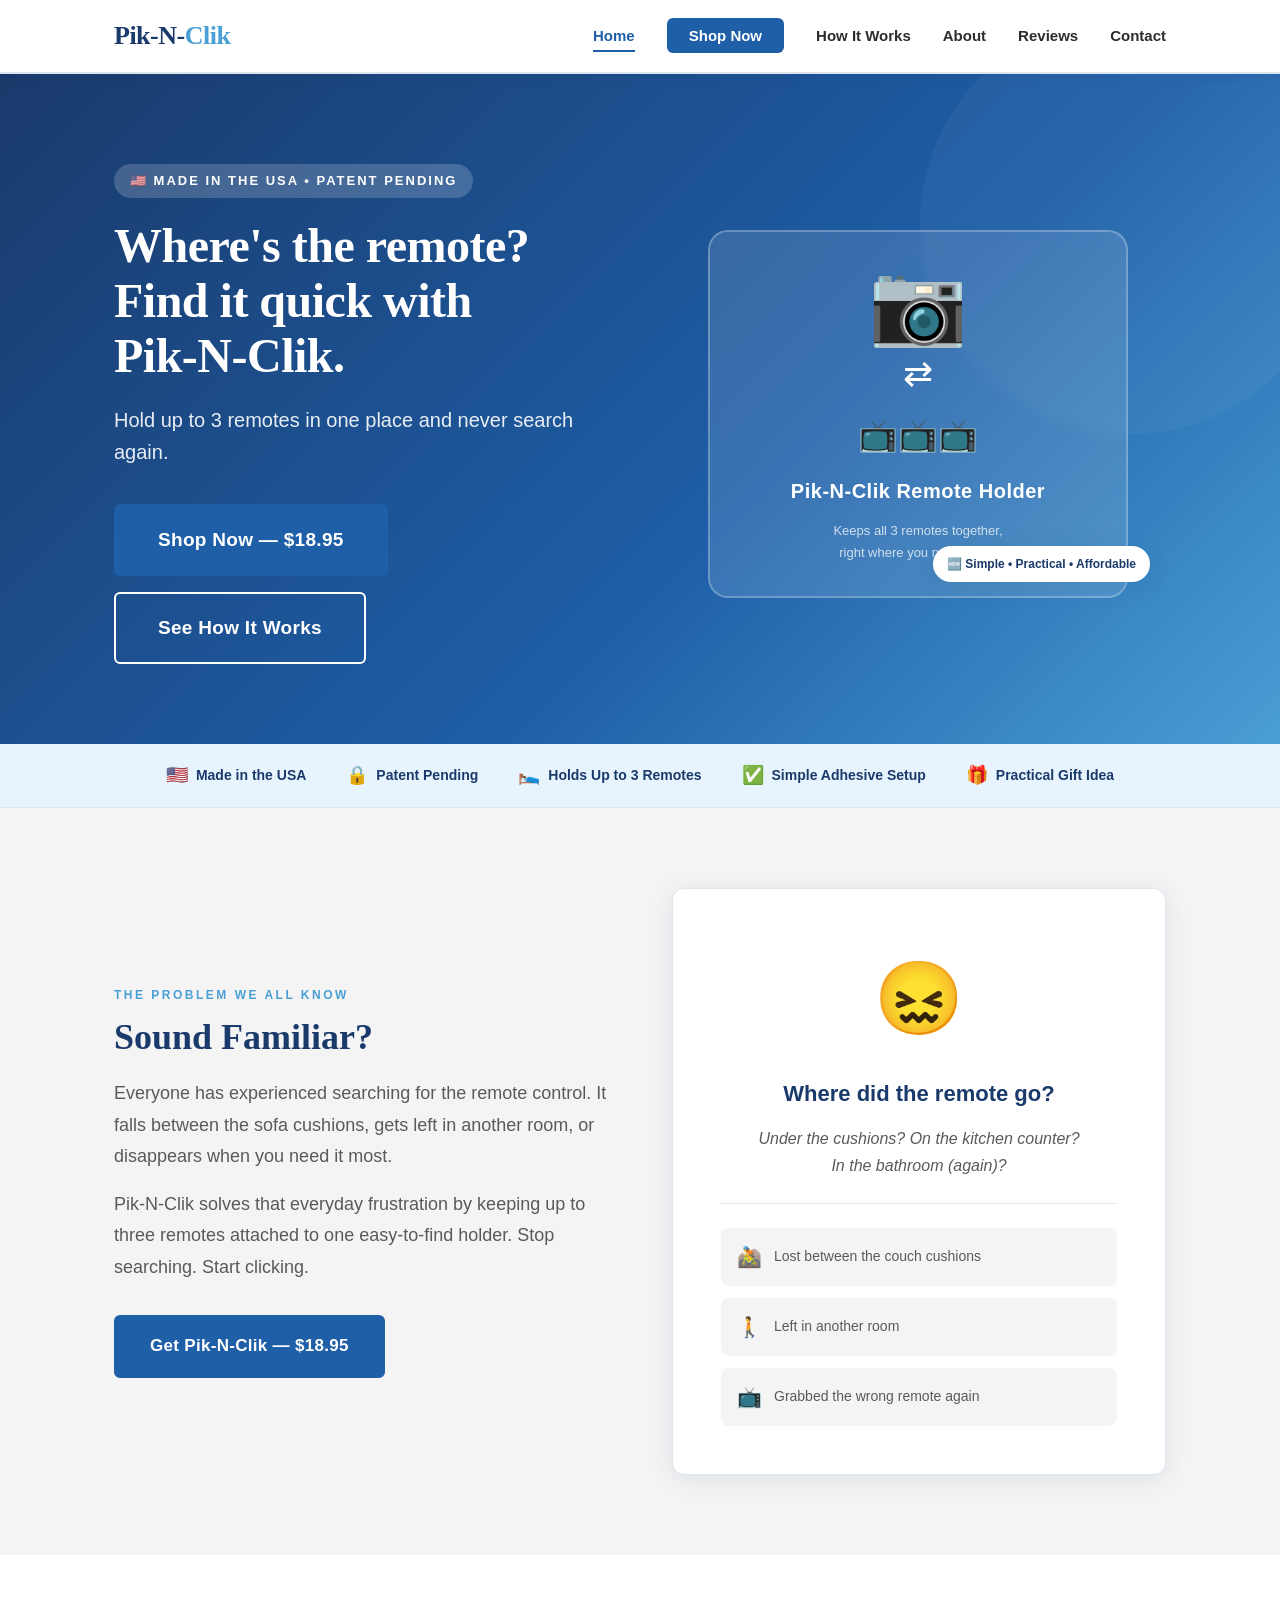
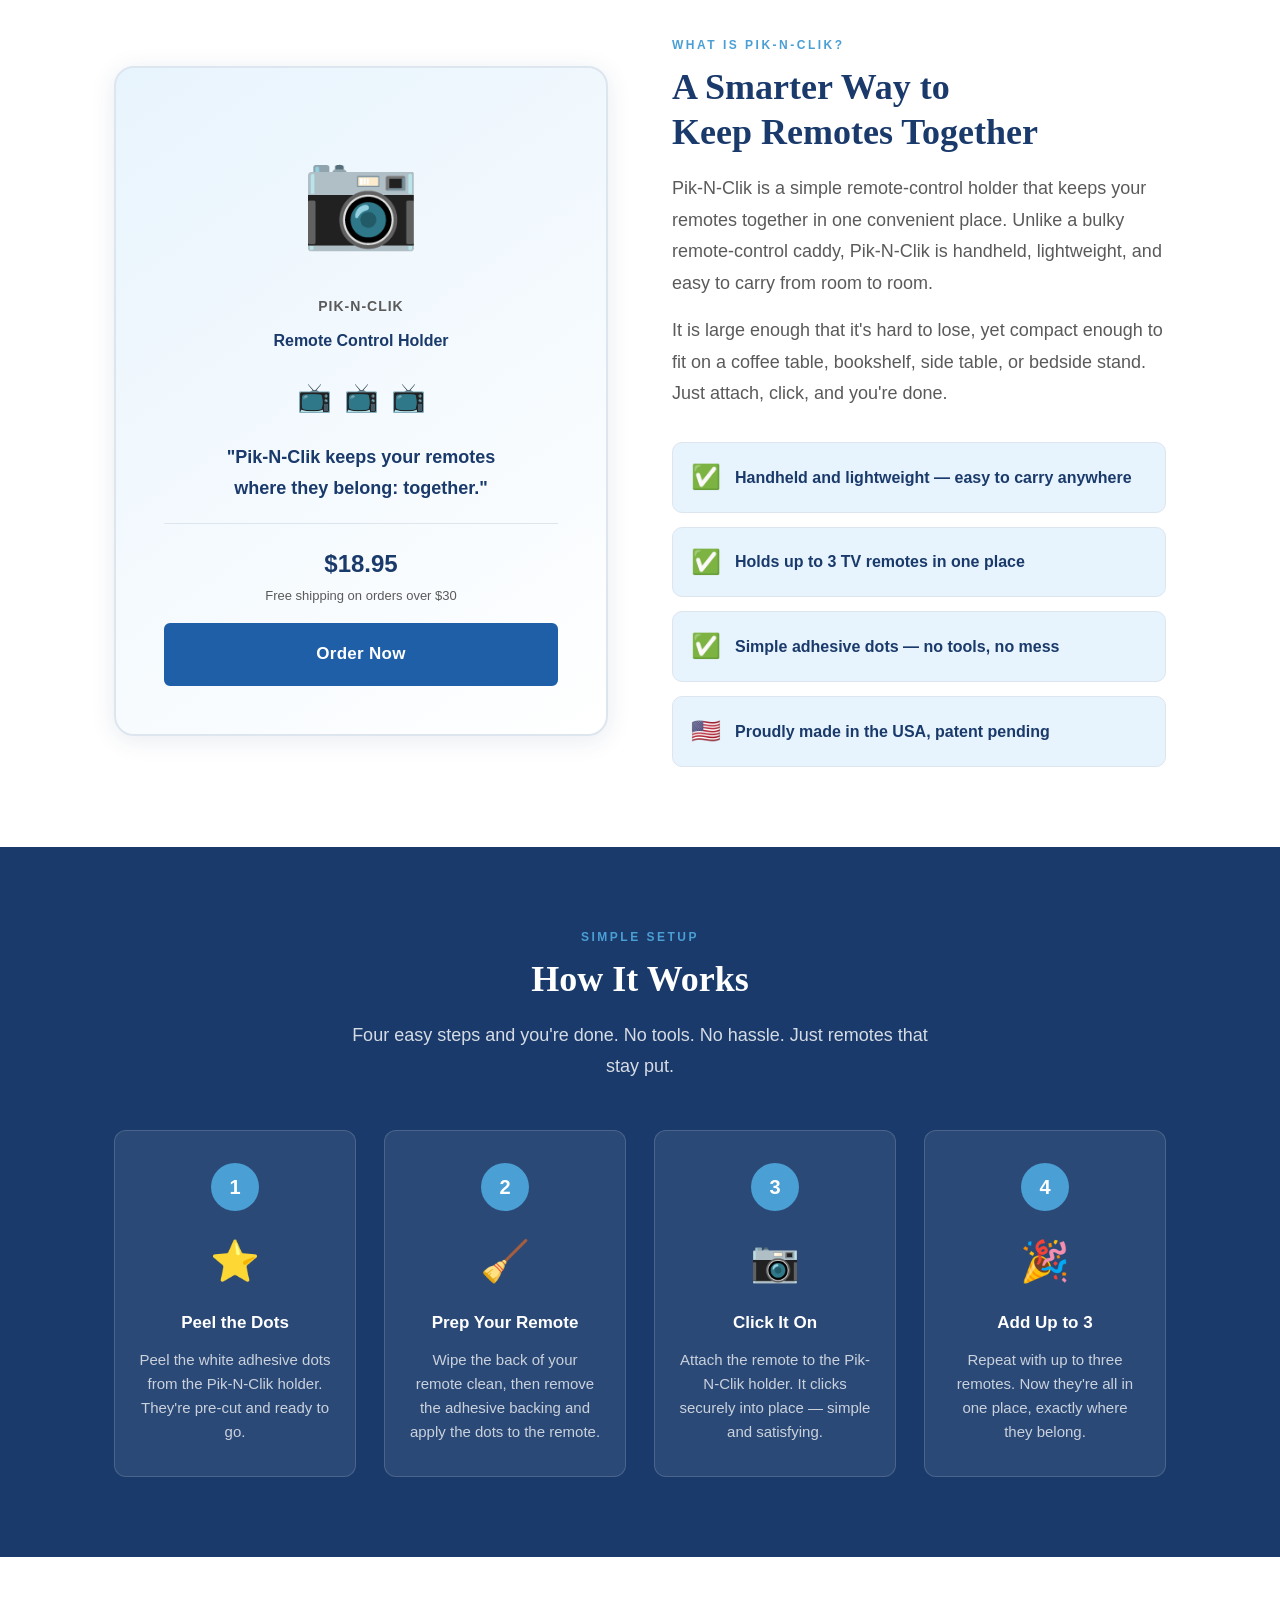
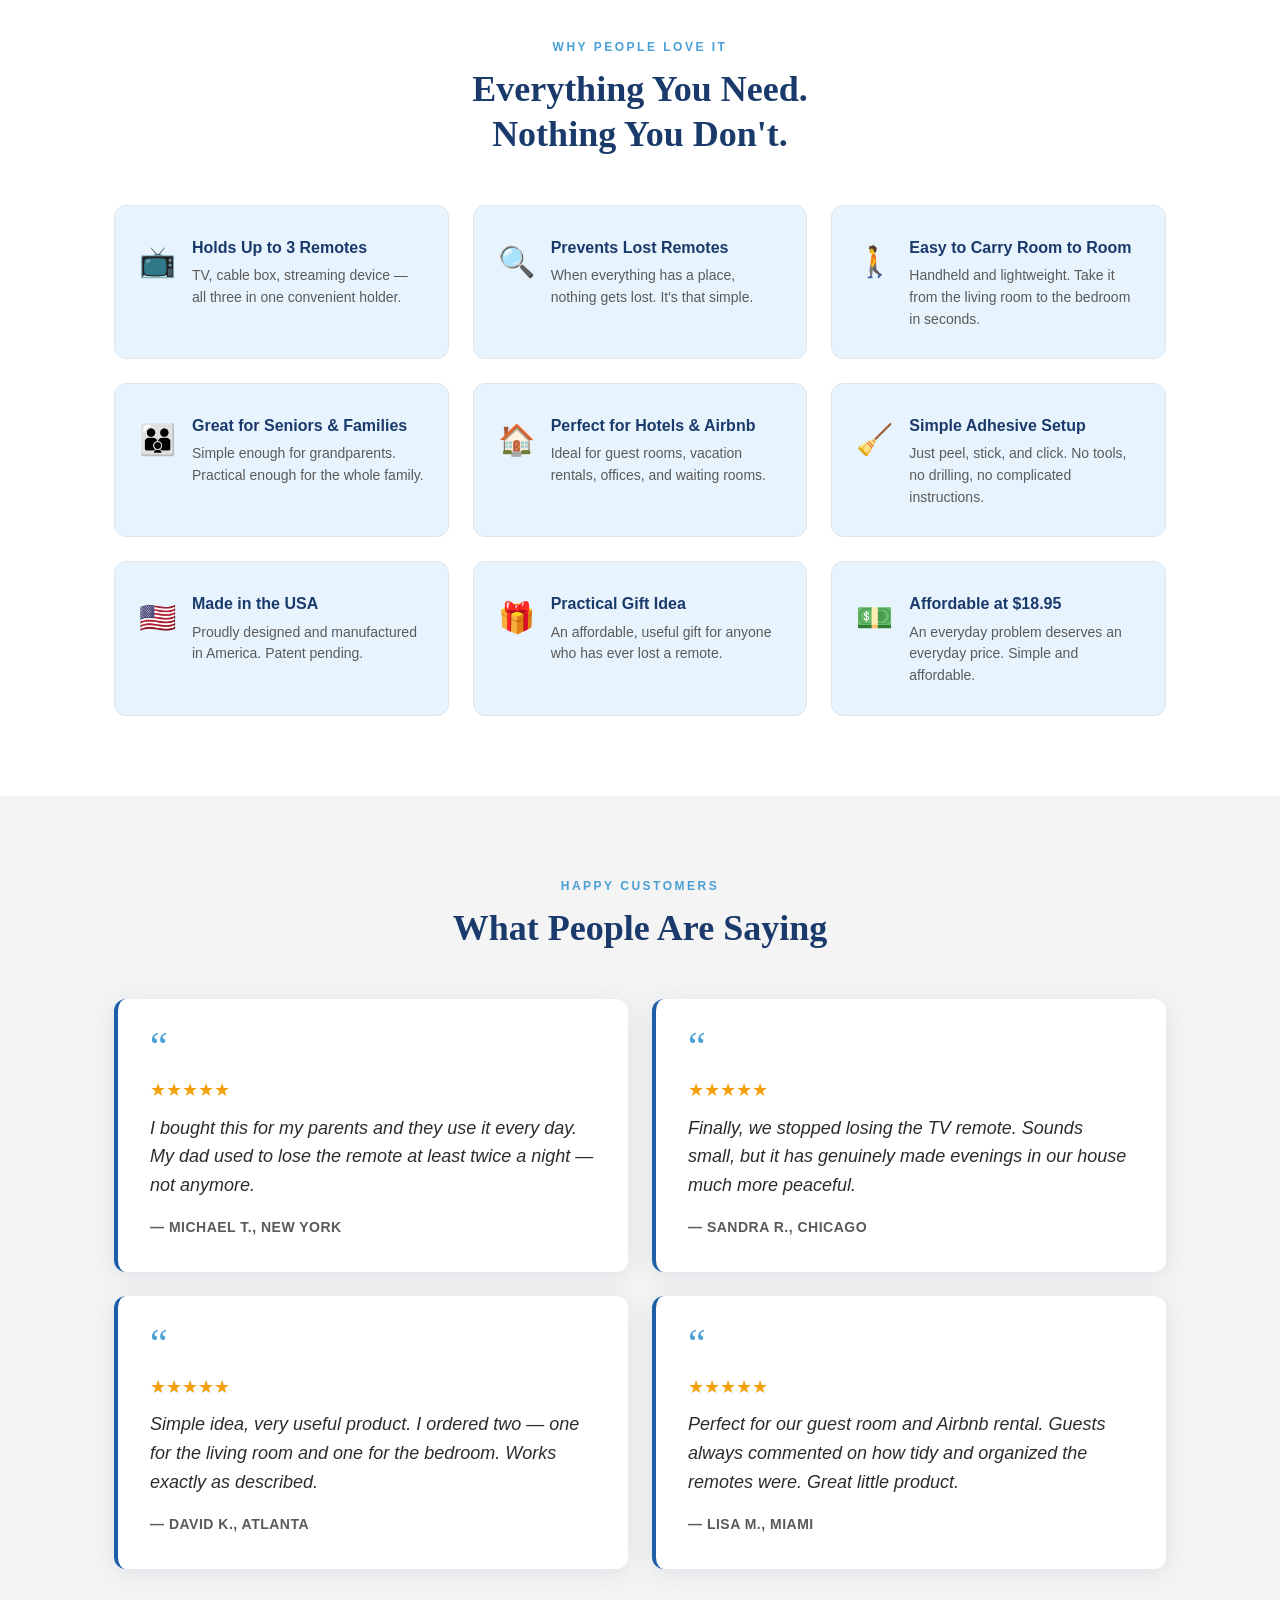
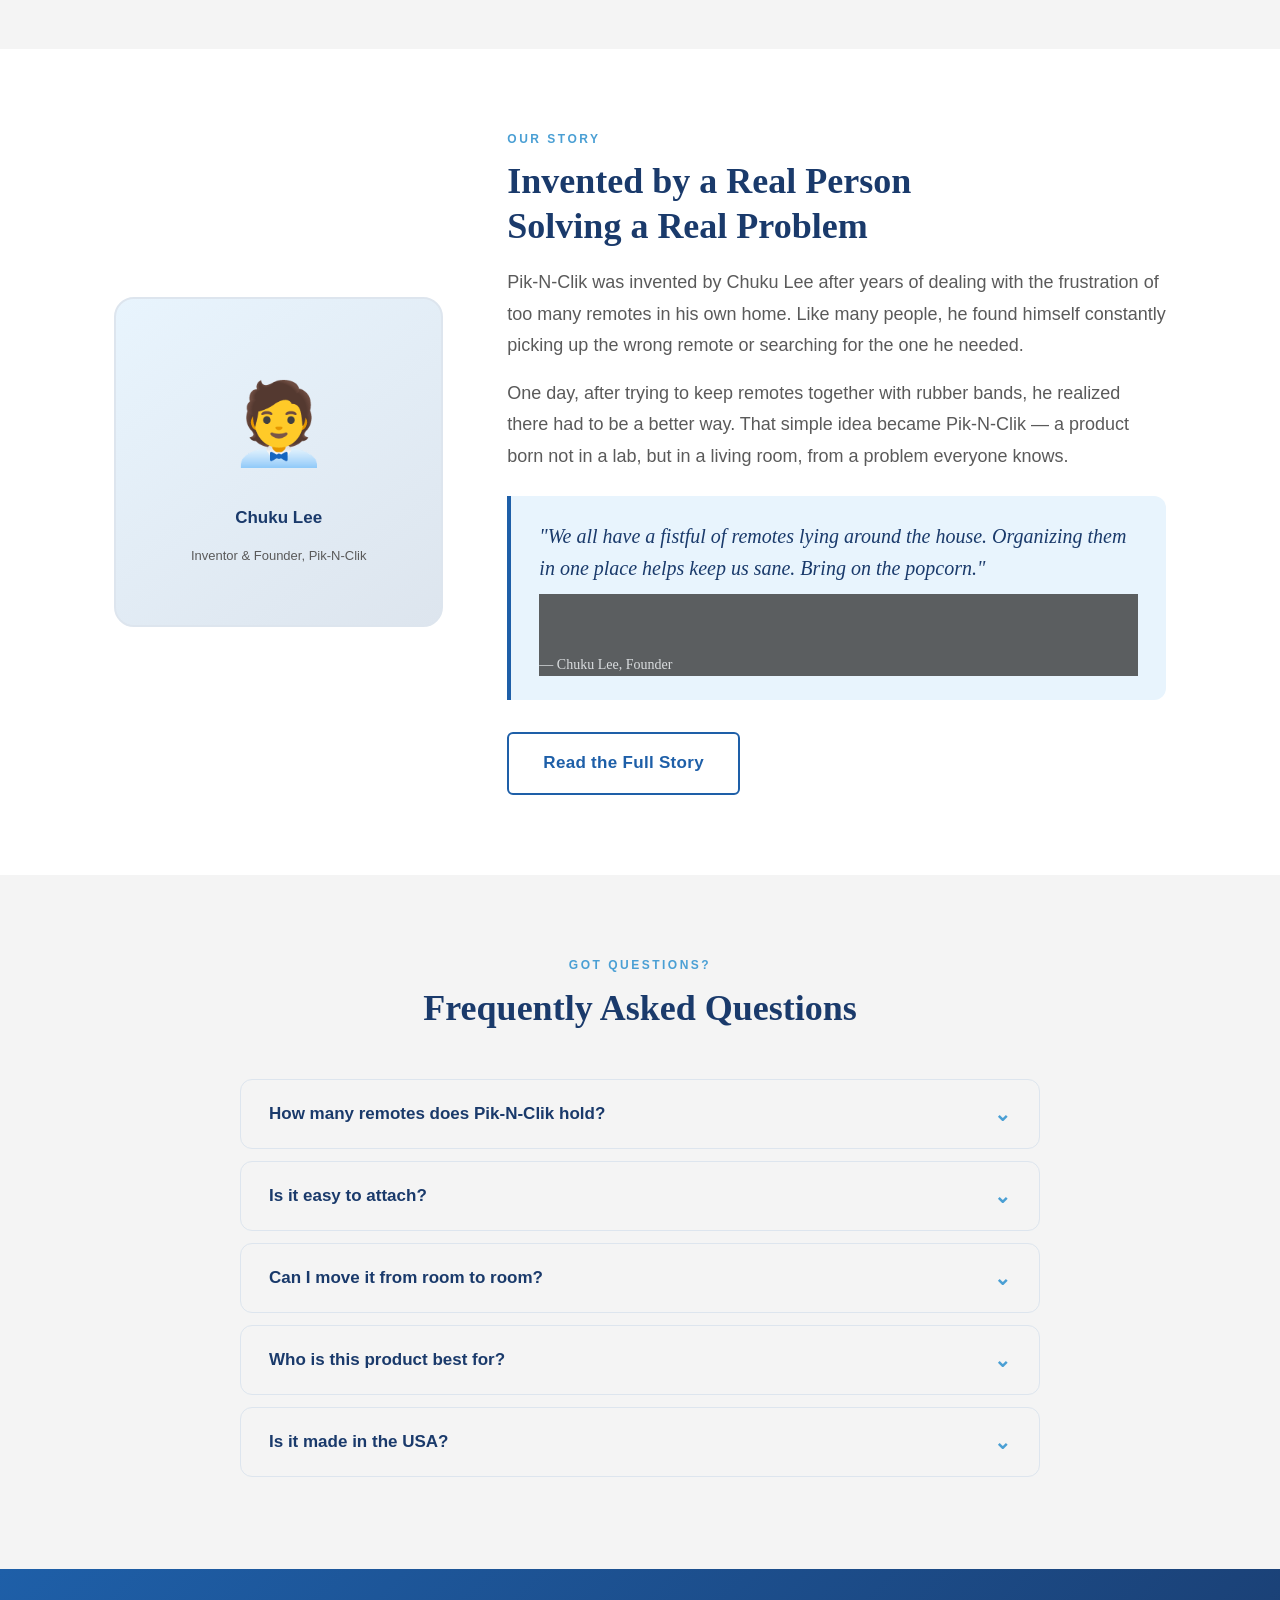
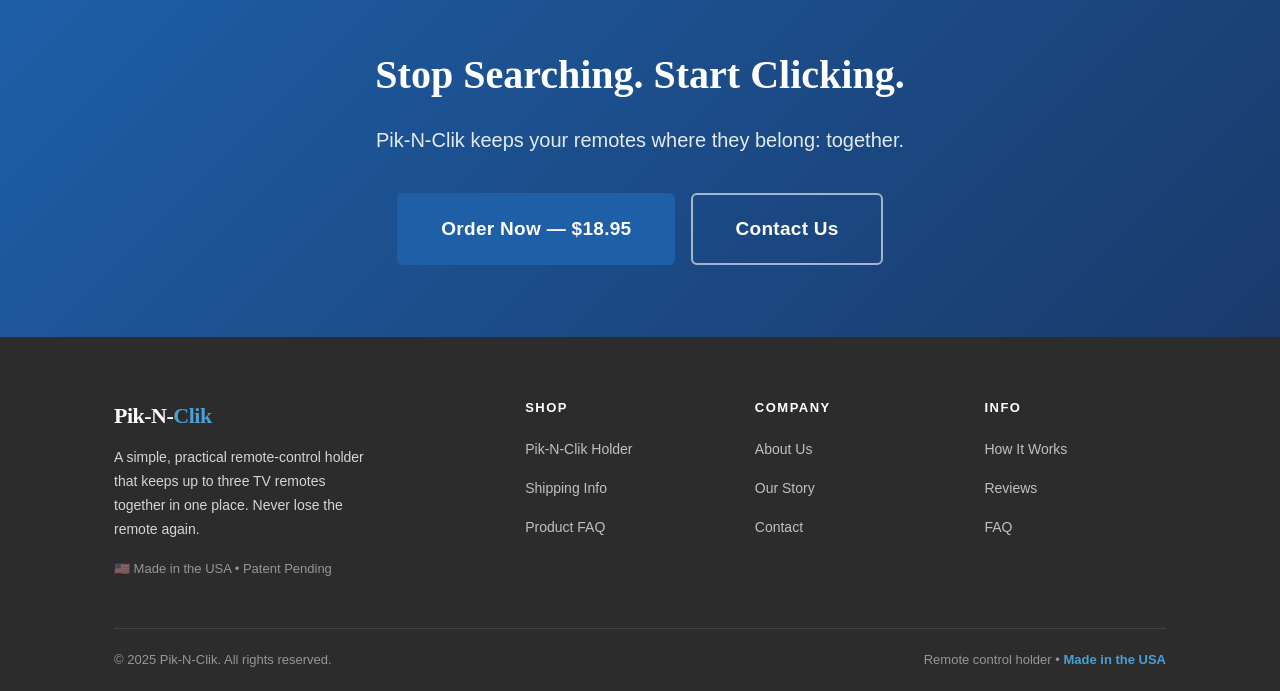
==== index.html @ ae2897fe "Add complete Pik-N-Clik e-commerce website Four-page responsive site (Home, Shop, About, Contact) wi" ====
<!DOCTYPE html>
<html lang="en">
<head>
  <meta charset="UTF-8" />
  <meta name="viewport" content="width=device-width, initial-scale=1.0" />
  <title>Pik-N-Clik | Never Lose the Remote Again — Remote Control Holder Made in USA</title>
  <meta name="description" content="Pik-N-Clik is a simple, handheld remote control holder that keeps up to 3 TV remotes together. Never lose the remote again. Made in the USA. Perfect for homes, seniors, hotels, and Airbnb." />
  <meta name="keywords" content="remote holder, remote control holder, TV remote organizer, never lose the remote, remote control storage, senior-friendly remote holder, remote holder for home, remote holder for Airbnb, remote holder for hotels, made in USA remote holder" />
  <link rel="stylesheet" href="css/styles.css" />
</head>
<body>

<!-- HEADER -->
<header class="site-header">
  <div class="container">
    <div class="header-inner">
      <a href="index.html" class="logo">Pik-N-<span>Clik</span></a>
      <nav aria-label="Main navigation">
        <ul class="nav-links">
          <li><a href="index.html" class="active">Home</a></li>
          <li class="nav-cta"><a href="shop.html">Shop Now</a></li>
          <li><a href="index.html#how-it-works">How It Works</a></li>
          <li><a href="about.html">About</a></li>
          <li><a href="index.html#reviews">Reviews</a></li>
          <li><a href="contact.html">Contact</a></li>
        </ul>
      </nav>
      <button class="hamburger" aria-label="Open menu" aria-expanded="false">
        <span></span><span></span><span></span>
      </button>
    </div>
  </div>
  <nav class="mobile-nav" aria-label="Mobile navigation">
    <ul>
      <li><a href="index.html">Home</a></li>
      <li><a href="shop.html">Shop Now</a></li>
      <li><a href="index.html#how-it-works">How It Works</a></li>
      <li><a href="about.html">About</a></li>
      <li><a href="index.html#reviews">Reviews</a></li>
      <li><a href="contact.html">Contact</a></li>
    </ul>
  </nav>
</header>

<!-- HERO -->
<section class="hero">
  <div class="container">
    <div class="hero-inner">
      <div class="hero-content">
        <span class="hero-eyebrow">&#127482;&#127480; Made in the USA &bull; Patent Pending</span>
        <h1>Where's the remote?<br>Find it quick with<br>Pik-N-Clik.</h1>
        <p class="hero-sub">Hold up to 3 remotes in one place and never search again.</p>
        <div class="hero-buttons">
          <a href="shop.html" class="btn btn-primary btn-lg">Shop Now — $18.95</a>
          <a href="#how-it-works" class="btn btn-secondary btn-lg">See How It Works</a>
        </div>
      </div>
      <div class="hero-image-area">
        <div class="hero-product-visual">
          <div class="hero-product-icon">&#128247;</div>
          <div style="font-size:36px;line-height:1;margin-bottom:4px;">&#8644;</div>
          <div style="display:flex;gap:10px;font-size:32px;">&#128250;&#128250;&#128250;</div>
          <div class="hero-product-label">Pik-N-Clik Remote Holder</div>
          <div style="font-size:13px;opacity:0.75;text-align:center;">Keeps all 3 remotes together,<br>right where you need them.</div>
        </div>
        <div class="hero-badge">&#127381; Simple &bull; Practical &bull; Affordable</div>
      </div>
    </div>
  </div>
</section>

<!-- TRUST BAR -->
<div class="trust-bar">
  <div class="container">
    <div class="trust-items">
      <div class="trust-item"><span>&#127482;&#127480;</span><span>Made in the USA</span></div>
      <div class="trust-item"><span>&#128274;</span><span>Patent Pending</span></div>
      <div class="trust-item"><span>&#128716;</span><span>Holds Up to 3 Remotes</span></div>
      <div class="trust-item"><span>&#9989;</span><span>Simple Adhesive Setup</span></div>
      <div class="trust-item"><span>&#127873;</span><span>Practical Gift Idea</span></div>
    </div>
  </div>
</div>

<!-- PROBLEM SECTION -->
<section class="problem-section" id="problem">
  <div class="container">
    <div class="problem-inner">
      <div>
        <span class="section-label">The Problem We All Know</span>
        <h2 class="section-title">Sound Familiar?</h2>
        <p class="section-body">
          Everyone has experienced searching for the remote control. It falls between the sofa cushions, gets left in another room, or disappears when you need it most.
        </p>
        <p class="section-body" style="margin-top:16px;">
          Pik-N-Clik solves that everyday frustration by keeping up to three remotes attached to one easy-to-find holder. Stop searching. Start clicking.
        </p>
        <a href="shop.html" class="btn btn-primary" style="margin-top:32px;">Get Pik-N-Clik — $18.95</a>
      </div>
      <div class="problem-visual">
        <div class="problem-icon">&#128534;</div>
        <h3 style="font-size:22px;font-weight:700;color:var(--blue-deep);margin-bottom:12px;">Where did the remote go?</h3>
        <p class="problem-caption">Under the cushions? On the kitchen counter?<br>In the bathroom (again)?</p>
        <div style="margin-top:24px;padding-top:24px;border-top:1px solid var(--border);display:flex;flex-direction:column;gap:12px;">
          <div style="display:flex;align-items:center;gap:12px;background:var(--gray-light);padding:12px 16px;border-radius:8px;">
            <span style="font-size:20px;">&#128693;</span>
            <span style="font-size:14px;color:var(--gray-mid);">Lost between the couch cushions</span>
          </div>
          <div style="display:flex;align-items:center;gap:12px;background:var(--gray-light);padding:12px 16px;border-radius:8px;">
            <span style="font-size:20px;">&#128694;</span>
            <span style="font-size:14px;color:var(--gray-mid);">Left in another room</span>
          </div>
          <div style="display:flex;align-items:center;gap:12px;background:var(--gray-light);padding:12px 16px;border-radius:8px;">
            <span style="font-size:20px;">&#128250;</span>
            <span style="font-size:14px;color:var(--gray-mid);">Grabbed the wrong remote again</span>
          </div>
        </div>
      </div>
    </div>
  </div>
</section>

<!-- PRODUCT EXPLANATION -->
<section class="product-explain-section" id="product">
  <div class="container">
    <div class="product-explain-inner">
      <div class="product-visual-box">
        <div class="product-icon-large">&#128247;</div>
        <div style="font-size:14px;color:var(--gray-mid);margin-bottom:8px;text-transform:uppercase;letter-spacing:1px;font-weight:700;">Pik-N-Clik</div>
        <div style="font-size:16px;color:var(--blue-deep);font-weight:700;">Remote Control Holder</div>
        <div style="margin:20px 0;display:flex;gap:12px;justify-content:center;font-size:28px;">
          <span title="Remote 1">&#128250;</span>
          <span title="Remote 2">&#128250;</span>
          <span title="Remote 3">&#128250;</span>
        </div>
        <div class="product-tagline">"Pik-N-Clik keeps your remotes<br>where they belong: together."</div>
        <div style="margin-top:20px;padding-top:20px;border-top:1px solid var(--border);">
          <div style="font-size:24px;font-weight:700;color:var(--blue-deep);">$18.95</div>
          <div style="font-size:13px;color:var(--gray-mid);">Free shipping on orders over $30</div>
        </div>
        <a href="shop.html" class="btn btn-primary btn-full" style="margin-top:16px;">Order Now</a>
      </div>
      <div>
        <span class="section-label">What Is Pik-N-Clik?</span>
        <h2 class="section-title">A Smarter Way to<br>Keep Remotes Together</h2>
        <p class="section-body">
          Pik-N-Clik is a simple remote-control holder that keeps your remotes together in one convenient place. Unlike a bulky remote-control caddy, Pik-N-Clik is handheld, lightweight, and easy to carry from room to room.
        </p>
        <p class="section-body" style="margin-top:16px;">
          It is large enough that it's hard to lose, yet compact enough to fit on a coffee table, bookshelf, side table, or bedside stand. Just attach, click, and you're done.
        </p>
        <div style="margin-top:32px;display:grid;gap:14px;">
          <div style="display:flex;align-items:center;gap:14px;background:var(--blue-pale);padding:14px 18px;border-radius:10px;border:1px solid var(--border);">
            <span style="font-size:24px;">&#9989;</span>
            <span style="font-size:16px;font-weight:600;color:var(--blue-deep);">Handheld and lightweight — easy to carry anywhere</span>
          </div>
          <div style="display:flex;align-items:center;gap:14px;background:var(--blue-pale);padding:14px 18px;border-radius:10px;border:1px solid var(--border);">
            <span style="font-size:24px;">&#9989;</span>
            <span style="font-size:16px;font-weight:600;color:var(--blue-deep);">Holds up to 3 TV remotes in one place</span>
          </div>
          <div style="display:flex;align-items:center;gap:14px;background:var(--blue-pale);padding:14px 18px;border-radius:10px;border:1px solid var(--border);">
            <span style="font-size:24px;">&#9989;</span>
            <span style="font-size:16px;font-weight:600;color:var(--blue-deep);">Simple adhesive dots — no tools, no mess</span>
          </div>
          <div style="display:flex;align-items:center;gap:14px;background:var(--blue-pale);padding:14px 18px;border-radius:10px;border:1px solid var(--border);">
            <span style="font-size:24px;">&#127482;&#127480;</span>
            <span style="font-size:16px;font-weight:600;color:var(--blue-deep);">Proudly made in the USA, patent pending</span>
          </div>
        </div>
      </div>
    </div>
  </div>
</section>

<!-- HOW IT WORKS -->
<section class="how-it-works" id="how-it-works">
  <div class="container">
    <div class="section-center">
      <span class="section-label">Simple Setup</span>
      <h2 class="section-title" style="color:var(--white);">How It Works</h2>
      <p style="font-size:18px;opacity:0.82;max-width:580px;margin:0 auto;">Four easy steps and you're done. No tools. No hassle. Just remotes that stay put.</p>
    </div>
    <div class="steps-grid">
      <div class="step-card">
        <div class="step-number">1</div>
        <div class="step-icon">&#11088;</div>
        <h3>Peel the Dots</h3>
        <p>Peel the white adhesive dots from the Pik-N-Clik holder. They're pre-cut and ready to go.</p>
      </div>
      <div class="step-card">
        <div class="step-number">2</div>
        <div class="step-icon">&#129529;</div>
        <h3>Prep Your Remote</h3>
        <p>Wipe the back of your remote clean, then remove the adhesive backing and apply the dots to the remote.</p>
      </div>
      <div class="step-card">
        <div class="step-number">3</div>
        <div class="step-icon">&#128247;</div>
        <h3>Click It On</h3>
        <p>Attach the remote to the Pik-N-Clik holder. It clicks securely into place — simple and satisfying.</p>
      </div>
      <div class="step-card">
        <div class="step-number">4</div>
        <div class="step-icon">&#127881;</div>
        <h3>Add Up to 3</h3>
        <p>Repeat with up to three remotes. Now they're all in one place, exactly where they belong.</p>
      </div>
    </div>
  </div>
</section>

<!-- BENEFITS -->
<section class="benefits-section" id="benefits">
  <div class="container">
    <div class="section-center">
      <span class="section-label">Why People Love It</span>
      <h2 class="section-title">Everything You Need.<br>Nothing You Don't.</h2>
    </div>
    <div class="benefits-grid">
      <div class="benefit-card">
        <div class="benefit-icon">&#128250;</div>
        <div>
          <h3>Holds Up to 3 Remotes</h3>
          <p>TV, cable box, streaming device — all three in one convenient holder.</p>
        </div>
      </div>
      <div class="benefit-card">
        <div class="benefit-icon">&#128269;</div>
        <div>
          <h3>Prevents Lost Remotes</h3>
          <p>When everything has a place, nothing gets lost. It's that simple.</p>
        </div>
      </div>
      <div class="benefit-card">
        <div class="benefit-icon">&#128694;</div>
        <div>
          <h3>Easy to Carry Room to Room</h3>
          <p>Handheld and lightweight. Take it from the living room to the bedroom in seconds.</p>
        </div>
      </div>
      <div class="benefit-card">
        <div class="benefit-icon">&#128106;</div>
        <div>
          <h3>Great for Seniors &amp; Families</h3>
          <p>Simple enough for grandparents. Practical enough for the whole family.</p>
        </div>
      </div>
      <div class="benefit-card">
        <div class="benefit-icon">&#127968;</div>
        <div>
          <h3>Perfect for Hotels &amp; Airbnb</h3>
          <p>Ideal for guest rooms, vacation rentals, offices, and waiting rooms.</p>
        </div>
      </div>
      <div class="benefit-card">
        <div class="benefit-icon">&#129529;</div>
        <div>
          <h3>Simple Adhesive Setup</h3>
          <p>Just peel, stick, and click. No tools, no drilling, no complicated instructions.</p>
        </div>
      </div>
      <div class="benefit-card">
        <div class="benefit-icon">&#127482;&#127480;</div>
        <div>
          <h3>Made in the USA</h3>
          <p>Proudly designed and manufactured in America. Patent pending.</p>
        </div>
      </div>
      <div class="benefit-card">
        <div class="benefit-icon">&#127873;</div>
        <div>
          <h3>Practical Gift Idea</h3>
          <p>An affordable, useful gift for anyone who has ever lost a remote.</p>
        </div>
      </div>
      <div class="benefit-card">
        <div class="benefit-icon">&#128181;</div>
        <div>
          <h3>Affordable at $18.95</h3>
          <p>An everyday problem deserves an everyday price. Simple and affordable.</p>
        </div>
      </div>
    </div>
  </div>
</section>

<!-- TESTIMONIALS -->
<section class="testimonials-section" id="reviews">
  <div class="container">
    <div class="section-center">
      <span class="section-label">Happy Customers</span>
      <h2 class="section-title">What People Are Saying</h2>
    </div>
    <div class="testimonials-grid">
      <div class="testimonial-card">
        <div class="testimonial-quote">&#8220;</div>
        <div class="testimonial-stars">&#9733;&#9733;&#9733;&#9733;&#9733;</div>
        <p>I bought this for my parents and they use it every day. My dad used to lose the remote at least twice a night — not anymore.</p>
        <div class="testimonial-author">— Michael T., New York</div>
      </div>
      <div class="testimonial-card">
        <div class="testimonial-quote">&#8220;</div>
        <div class="testimonial-stars">&#9733;&#9733;&#9733;&#9733;&#9733;</div>
        <p>Finally, we stopped losing the TV remote. Sounds small, but it has genuinely made evenings in our house much more peaceful.</p>
        <div class="testimonial-author">— Sandra R., Chicago</div>
      </div>
      <div class="testimonial-card">
        <div class="testimonial-quote">&#8220;</div>
        <div class="testimonial-stars">&#9733;&#9733;&#9733;&#9733;&#9733;</div>
        <p>Simple idea, very useful product. I ordered two — one for the living room and one for the bedroom. Works exactly as described.</p>
        <div class="testimonial-author">— David K., Atlanta</div>
      </div>
      <div class="testimonial-card">
        <div class="testimonial-quote">&#8220;</div>
        <div class="testimonial-stars">&#9733;&#9733;&#9733;&#9733;&#9733;</div>
        <p>Perfect for our guest room and Airbnb rental. Guests always commented on how tidy and organized the remotes were. Great little product.</p>
        <div class="testimonial-author">— Lisa M., Miami</div>
      </div>
    </div>
  </div>
</section>

<!-- FOUNDER -->
<section class="founder-section" id="founder">
  <div class="container">
    <div class="founder-inner">
      <div>
        <div class="founder-avatar">
          <div class="founder-avatar-icon">&#129489;&#8205;&#128188;</div>
          <div class="founder-name">Chuku Lee</div>
          <div class="founder-title">Inventor &amp; Founder, Pik-N-Clik</div>
        </div>
      </div>
      <div>
        <span class="section-label">Our Story</span>
        <h2 class="section-title">Invented by a Real Person<br>Solving a Real Problem</h2>
        <p class="section-body">
          Pik-N-Clik was invented by Chuku Lee after years of dealing with the frustration of too many remotes in his own home. Like many people, he found himself constantly picking up the wrong remote or searching for the one he needed.
        </p>
        <p class="section-body" style="margin-top:16px;">
          One day, after trying to keep remotes together with rubber bands, he realized there had to be a better way. That simple idea became Pik-N-Clik — a product born not in a lab, but in a living room, from a problem everyone knows.
        </p>
        <blockquote>
          "We all have a fistful of remotes lying around the house. Organizing them in one place helps keep us sane. Bring on the popcorn."
          <footer style="margin-top:10px;font-size:14px;font-style:normal;opacity:0.75;">— Chuku Lee, Founder</footer>
        </blockquote>
        <a href="about.html" class="btn btn-outline" style="margin-top:8px;">Read the Full Story</a>
      </div>
    </div>
  </div>
</section>

<!-- FAQ PREVIEW -->
<section class="faq-section" id="faq" style="background:var(--gray-light);">
  <div class="container">
    <div class="section-center">
      <span class="section-label">Got Questions?</span>
      <h2 class="section-title">Frequently Asked Questions</h2>
    </div>
    <div class="faq-list">
      <div class="faq-item">
        <button class="faq-question">How many remotes does Pik-N-Clik hold? <span class="faq-chevron">&#8964;</span></button>
        <div class="faq-answer">Pik-N-Clik can hold up to three remote controls — perfect for TV, cable or satellite, and streaming devices all in one place.</div>
      </div>
      <div class="faq-item">
        <button class="faq-question">Is it easy to attach? <span class="faq-chevron">&#8964;</span></button>
        <div class="faq-answer">Yes. Simply apply the included adhesive dots to the back of your remotes and attach them to the holder. No tools or expertise required.</div>
      </div>
      <div class="faq-item">
        <button class="faq-question">Can I move it from room to room? <span class="faq-chevron">&#8964;</span></button>
        <div class="faq-answer">Yes. Pik-N-Clik is handheld and lightweight, so it can easily be carried around the house from the living room to the bedroom and back again.</div>
      </div>
      <div class="faq-item">
        <button class="faq-question">Who is this product best for? <span class="faq-chevron">&#8964;</span></button>
        <div class="faq-answer">It is ideal for families, seniors, hotels, Airbnb properties, offices, waiting rooms, and anyone tired of losing remote controls.</div>
      </div>
      <div class="faq-item">
        <button class="faq-question">Is it made in the USA? <span class="faq-chevron">&#8964;</span></button>
        <div class="faq-answer">Yes, Pik-N-Clik is proudly made in the USA and is patent pending.</div>
      </div>
    </div>
  </div>
</section>

<!-- CTA BANNER -->
<section class="cta-banner">
  <div class="container">
    <h2>Stop Searching. Start Clicking.</h2>
    <p>Pik-N-Clik keeps your remotes where they belong: together.</p>
    <div style="display:flex;gap:16px;justify-content:center;flex-wrap:wrap;">
      <a href="shop.html" class="btn btn-primary btn-lg">Order Now — $18.95</a>
      <a href="contact.html" class="btn btn-secondary btn-lg">Contact Us</a>
    </div>
  </div>
</section>

<!-- FOOTER -->
<footer>
  <div class="container">
    <div class="footer-grid">
      <div class="footer-brand">
        <a href="index.html" class="logo">Pik-N-<span>Clik</span></a>
        <p>A simple, practical remote-control holder that keeps up to three TV remotes together in one place. Never lose the remote again.</p>
        <div style="margin-top:16px;font-size:13px;color:rgba(255,255,255,0.5);">&#127482;&#127480; Made in the USA &bull; Patent Pending</div>
      </div>
      <div class="footer-col">
        <h4>Shop</h4>
        <ul>
          <li><a href="shop.html">Pik-N-Clik Holder</a></li>
          <li><a href="shop.html#shipping">Shipping Info</a></li>
          <li><a href="shop.html#faq">Product FAQ</a></li>
        </ul>
      </div>
      <div class="footer-col">
        <h4>Company</h4>
        <ul>
          <li><a href="about.html">About Us</a></li>
          <li><a href="index.html#founder">Our Story</a></li>
          <li><a href="contact.html">Contact</a></li>
        </ul>
      </div>
      <div class="footer-col">
        <h4>Info</h4>
        <ul>
          <li><a href="index.html#how-it-works">How It Works</a></li>
          <li><a href="index.html#reviews">Reviews</a></li>
          <li><a href="index.html#faq">FAQ</a></li>
        </ul>
      </div>
    </div>
    <div class="footer-bottom">
      <p>&copy; 2025 Pik-N-Clik. All rights reserved.</p>
      <div class="footer-made">Remote control holder &bull; <span>Made in the USA</span></div>
    </div>
  </div>
</footer>

<script src="js/main.js"></script>
</body>
</html>
---- css/styles.css ----
/* ===== RESET & BASE ===== */
*, *::before, *::after { box-sizing: border-box; margin: 0; padding: 0; }

:root {
  --blue-deep: #1a3a6b;
  --blue-mid: #1e5fa8;
  --blue-light: #4a9fd4;
  --blue-pale: #e8f4fd;
  --gray-dark: #2c2c2c;
  --gray-mid: #5a5a5a;
  --gray-light: #f4f4f4;
  --white: #ffffff;
  --accent-red: #c0392b;
  --border: #dde5ee;
  --shadow: 0 4px 24px rgba(26,58,107,0.10);
  --radius: 12px;
  --font-main: 'Georgia', serif;
  --font-sans: 'Helvetica Neue', Arial, sans-serif;
}

html { scroll-behavior: smooth; }

body {
  font-family: var(--font-sans);
  font-size: 17px;
  color: var(--gray-dark);
  background: var(--white);
  line-height: 1.7;
}

img { max-width: 100%; height: auto; display: block; }
a { color: var(--blue-mid); text-decoration: none; }
a:hover { color: var(--blue-deep); }

.container {
  max-width: 1100px;
  margin: 0 auto;
  padding: 0 24px;
}

/* ===== BUTTONS ===== */
.btn {
  display: inline-block;
  padding: 15px 34px;
  border-radius: 6px;
  font-size: 17px;
  font-weight: 700;
  cursor: pointer;
  transition: all 0.2s;
  border: 2px solid transparent;
  text-align: center;
  letter-spacing: 0.3px;
}

.btn-primary {
  background: var(--blue-mid);
  color: var(--white);
  border-color: var(--blue-mid);
}
.btn-primary:hover {
  background: var(--blue-deep);
  border-color: var(--blue-deep);
  color: var(--white);
  transform: translateY(-2px);
  box-shadow: 0 6px 20px rgba(26,58,107,0.25);
}

.btn-secondary {
  background: transparent;
  color: var(--white);
  border-color: var(--white);
}
.btn-secondary:hover {
  background: var(--white);
  color: var(--blue-deep);
  transform: translateY(-2px);
}

.btn-outline {
  background: transparent;
  color: var(--blue-mid);
  border-color: var(--blue-mid);
}
.btn-outline:hover {
  background: var(--blue-mid);
  color: var(--white);
}

.btn-lg { padding: 18px 42px; font-size: 19px; }
.btn-full { width: 100%; display: block; }

/* ===== HEADER & NAV ===== */
.site-header {
  background: var(--white);
  border-bottom: 2px solid var(--border);
  position: sticky;
  top: 0;
  z-index: 1000;
  box-shadow: 0 2px 12px rgba(26,58,107,0.07);
}

.header-inner {
  display: flex;
  align-items: center;
  justify-content: space-between;
  height: 72px;
}

.logo {
  font-family: var(--font-main);
  font-size: 26px;
  font-weight: 700;
  color: var(--blue-deep);
  letter-spacing: -0.5px;
}
.logo span { color: var(--blue-light); }
.logo:hover { color: var(--blue-deep); }

.nav-links {
  display: flex;
  list-style: none;
  gap: 32px;
  align-items: center;
}

.nav-links a {
  font-size: 15px;
  font-weight: 600;
  color: var(--gray-dark);
  padding: 6px 0;
  border-bottom: 2px solid transparent;
  transition: all 0.2s;
}
.nav-links a:hover, .nav-links a.active {
  color: var(--blue-mid);
  border-bottom-color: var(--blue-mid);
}
.nav-links .nav-cta a {
  background: var(--blue-mid);
  color: var(--white);
  padding: 9px 22px;
  border-radius: 6px;
  border-bottom: none;
}
.nav-links .nav-cta a:hover {
  background: var(--blue-deep);
  color: var(--white);
}

.hamburger {
  display: none;
  flex-direction: column;
  gap: 5px;
  cursor: pointer;
  background: none;
  border: none;
  padding: 6px;
}
.hamburger span {
  display: block;
  width: 26px;
  height: 3px;
  background: var(--blue-deep);
  border-radius: 2px;
  transition: all 0.3s;
}

.mobile-nav {
  display: none;
  background: var(--white);
  border-top: 1px solid var(--border);
  padding: 16px 0;
}
.mobile-nav.open { display: block; }
.mobile-nav ul { list-style: none; }
.mobile-nav ul li a {
  display: block;
  padding: 13px 24px;
  font-size: 17px;
  font-weight: 600;
  color: var(--gray-dark);
  border-bottom: 1px solid var(--gray-light);
}
.mobile-nav ul li a:hover { background: var(--blue-pale); color: var(--blue-mid); }

/* ===== HERO ===== */
.hero {
  background: linear-gradient(135deg, var(--blue-deep) 0%, var(--blue-mid) 60%, var(--blue-light) 100%);
  color: var(--white);
  padding: 90px 0 80px;
  position: relative;
  overflow: hidden;
}

.hero::before {
  content: '';
  position: absolute;
  top: -60px; right: -60px;
  width: 420px; height: 420px;
  background: rgba(255,255,255,0.04);
  border-radius: 50%;
}

.hero-inner {
  display: grid;
  grid-template-columns: 1fr 1fr;
  gap: 60px;
  align-items: center;
}

.hero-eyebrow {
  display: inline-block;
  background: rgba(255,255,255,0.18);
  color: var(--white);
  font-size: 13px;
  font-weight: 700;
  letter-spacing: 2px;
  text-transform: uppercase;
  padding: 6px 16px;
  border-radius: 20px;
  margin-bottom: 20px;
}

.hero h1 {
  font-family: var(--font-main);
  font-size: 48px;
  font-weight: 700;
  line-height: 1.15;
  margin-bottom: 20px;
  letter-spacing: -0.5px;
}

.hero-sub {
  font-size: 20px;
  opacity: 0.9;
  margin-bottom: 36px;
  line-height: 1.6;
}

.hero-buttons {
  display: flex;
  gap: 16px;
  flex-wrap: wrap;
}

.hero-image-area {
  position: relative;
  display: flex;
  justify-content: center;
  align-items: center;
}

.hero-product-visual {
  background: rgba(255,255,255,0.12);
  border: 2px solid rgba(255,255,255,0.25);
  border-radius: 20px;
  width: 100%;
  max-width: 420px;
  aspect-ratio: 4/3;
  display: flex;
  flex-direction: column;
  align-items: center;
  justify-content: center;
  gap: 12px;
  padding: 32px;
  backdrop-filter: blur(6px);
}

.hero-product-icon {
  font-size: 80px;
  line-height: 1;
}

.hero-product-label {
  font-size: 20px;
  font-weight: 700;
  color: var(--white);
  letter-spacing: 0.5px;
}

.hero-badge {
  position: absolute;
  bottom: 16px;
  right: 16px;
  background: var(--white);
  color: var(--blue-deep);
  font-size: 12px;
  font-weight: 700;
  padding: 8px 14px;
  border-radius: 20px;
  box-shadow: var(--shadow);
}

/* ===== TRUST BAR ===== */
.trust-bar {
  background: var(--blue-pale);
  border-bottom: 1px solid var(--border);
  padding: 16px 0;
}

.trust-items {
  display: flex;
  justify-content: center;
  gap: 40px;
  flex-wrap: wrap;
}

.trust-item {
  display: flex;
  align-items: center;
  gap: 8px;
  font-size: 14px;
  font-weight: 600;
  color: var(--blue-deep);
}

.trust-item span:first-child { font-size: 18px; }

/* ===== SECTIONS GENERAL ===== */
section { padding: 80px 0; }

.section-label {
  font-size: 12px;
  font-weight: 700;
  letter-spacing: 2.5px;
  text-transform: uppercase;
  color: var(--blue-light);
  margin-bottom: 10px;
  display: block;
}

.section-title {
  font-family: var(--font-main);
  font-size: 36px;
  font-weight: 700;
  color: var(--blue-deep);
  line-height: 1.25;
  margin-bottom: 18px;
}

.section-body {
  font-size: 18px;
  color: var(--gray-mid);
  line-height: 1.75;
  max-width: 680px;
}

.section-center { text-align: center; }
.section-center .section-body { margin: 0 auto; }

/* ===== PROBLEM SECTION ===== */
.problem-section { background: var(--gray-light); }

.problem-inner {
  display: grid;
  grid-template-columns: 1fr 1fr;
  gap: 64px;
  align-items: center;
}

.problem-visual {
  background: var(--white);
  border-radius: var(--radius);
  padding: 48px;
  box-shadow: var(--shadow);
  text-align: center;
  border: 1px solid var(--border);
}

.problem-icon { font-size: 72px; margin-bottom: 16px; }
.problem-caption { font-size: 16px; color: var(--gray-mid); font-style: italic; }

/* ===== PRODUCT EXPLANATION ===== */
.product-explain-inner {
  display: grid;
  grid-template-columns: 1fr 1fr;
  gap: 64px;
  align-items: center;
}

.product-visual-box {
  background: linear-gradient(145deg, var(--blue-pale) 0%, var(--white) 100%);
  border-radius: 20px;
  padding: 48px;
  border: 2px solid var(--border);
  text-align: center;
  box-shadow: var(--shadow);
}

.product-visual-box .product-icon-large { font-size: 96px; margin-bottom: 16px; }

.product-tagline {
  font-size: 18px;
  font-weight: 700;
  color: var(--blue-deep);
  margin-top: 12px;
}

/* ===== HOW IT WORKS ===== */
.how-it-works { background: var(--blue-deep); color: var(--white); }
.how-it-works .section-title { color: var(--white); }
.how-it-works .section-label { color: var(--blue-light); }

.steps-grid {
  display: grid;
  grid-template-columns: repeat(4, 1fr);
  gap: 28px;
  margin-top: 48px;
}

.step-card {
  background: rgba(255,255,255,0.08);
  border: 1px solid rgba(255,255,255,0.15);
  border-radius: var(--radius);
  padding: 32px 24px;
  text-align: center;
  transition: transform 0.2s;
}

.step-card:hover { transform: translateY(-4px); }

.step-number {
  width: 48px;
  height: 48px;
  background: var(--blue-light);
  border-radius: 50%;
  display: flex;
  align-items: center;
  justify-content: center;
  font-size: 20px;
  font-weight: 700;
  color: var(--white);
  margin: 0 auto 16px;
}

.step-icon { font-size: 40px; margin-bottom: 14px; }

.step-card h3 {
  font-size: 17px;
  font-weight: 700;
  color: var(--white);
  margin-bottom: 10px;
}

.step-card p {
  font-size: 15px;
  color: rgba(255,255,255,0.75);
  line-height: 1.6;
}

/* ===== BENEFITS ===== */
.benefits-section { background: var(--white); }

.benefits-grid {
  display: grid;
  grid-template-columns: repeat(3, 1fr);
  gap: 24px;
  margin-top: 48px;
}

.benefit-card {
  background: var(--blue-pale);
  border: 1px solid var(--border);
  border-radius: var(--radius);
  padding: 28px 24px;
  display: flex;
  align-items: flex-start;
  gap: 16px;
  transition: all 0.2s;
}

.benefit-card:hover {
  box-shadow: var(--shadow);
  transform: translateY(-3px);
  border-color: var(--blue-light);
}

.benefit-icon {
  font-size: 30px;
  flex-shrink: 0;
  margin-top: 2px;
}

.benefit-card h3 {
  font-size: 16px;
  font-weight: 700;
  color: var(--blue-deep);
  margin-bottom: 4px;
}

.benefit-card p {
  font-size: 14px;
  color: var(--gray-mid);
  line-height: 1.55;
}

/* ===== TESTIMONIALS ===== */
.testimonials-section { background: var(--gray-light); }

.testimonials-grid {
  display: grid;
  grid-template-columns: repeat(2, 1fr);
  gap: 24px;
  margin-top: 48px;
}

.testimonial-card {
  background: var(--white);
  border-radius: var(--radius);
  padding: 32px;
  box-shadow: var(--shadow);
  border-left: 4px solid var(--blue-mid);
  position: relative;
}

.testimonial-quote {
  font-size: 40px;
  color: var(--blue-light);
  line-height: 0.8;
  margin-bottom: 12px;
  font-family: Georgia, serif;
}

.testimonial-card p {
  font-size: 18px;
  color: var(--gray-dark);
  font-style: italic;
  line-height: 1.6;
  margin-bottom: 16px;
}

.testimonial-stars { color: #f59e0b; font-size: 18px; margin-bottom: 8px; }

.testimonial-author {
  font-size: 14px;
  font-weight: 700;
  color: var(--gray-mid);
  text-transform: uppercase;
  letter-spacing: 0.5px;
}

/* ===== FOUNDER ===== */
.founder-section { background: var(--white); }

.founder-inner {
  display: grid;
  grid-template-columns: 1fr 2fr;
  gap: 64px;
  align-items: center;
}

.founder-avatar {
  background: linear-gradient(145deg, var(--blue-pale), var(--border));
  border-radius: 20px;
  aspect-ratio: 1;
  display: flex;
  flex-direction: column;
  align-items: center;
  justify-content: center;
  gap: 12px;
  padding: 32px;
  border: 2px solid var(--border);
}

.founder-avatar-icon { font-size: 80px; }

.founder-name {
  font-size: 17px;
  font-weight: 700;
  color: var(--blue-deep);
  text-align: center;
}

.founder-title {
  font-size: 13px;
  color: var(--gray-mid);
  text-align: center;
}

blockquote {
  background: var(--blue-pale);
  border-left: 4px solid var(--blue-mid);
  padding: 24px 28px;
  border-radius: 0 var(--radius) var(--radius) 0;
  margin: 24px 0;
  font-size: 20px;
  font-style: italic;
  color: var(--blue-deep);
  font-family: var(--font-main);
  line-height: 1.6;
}

/* ===== CTA BANNER ===== */
.cta-banner {
  background: linear-gradient(135deg, var(--blue-mid), var(--blue-deep));
  color: var(--white);
  padding: 72px 0;
  text-align: center;
}

.cta-banner h2 {
  font-family: var(--font-main);
  font-size: 40px;
  font-weight: 700;
  margin-bottom: 14px;
}

.cta-banner p {
  font-size: 20px;
  opacity: 0.88;
  margin-bottom: 36px;
}

.cta-banner .btn-secondary {
  border-color: rgba(255,255,255,0.6);
}

/* ===== PRODUCT PAGE ===== */
.product-page-section { padding: 60px 0; }

.product-layout {
  display: grid;
  grid-template-columns: 1fr 1fr;
  gap: 60px;
  align-items: start;
}

.product-images {
  position: sticky;
  top: 90px;
}

.product-main-image {
  background: var(--blue-pale);
  border: 2px solid var(--border);
  border-radius: 16px;
  aspect-ratio: 1;
  display: flex;
  flex-direction: column;
  align-items: center;
  justify-content: center;
  gap: 16px;
  margin-bottom: 16px;
  padding: 40px;
}

.product-main-image .product-icon-xl { font-size: 120px; }

.product-thumbnails {
  display: grid;
  grid-template-columns: repeat(3, 1fr);
  gap: 12px;
}

.thumb {
  background: var(--gray-light);
  border: 2px solid var(--border);
  border-radius: 10px;
  aspect-ratio: 1;
  display: flex;
  align-items: center;
  justify-content: center;
  font-size: 32px;
  cursor: pointer;
  transition: border-color 0.2s;
}

.thumb:hover, .thumb.active { border-color: var(--blue-mid); }

.product-info { padding-top: 8px; }

.product-name {
  font-family: var(--font-main);
  font-size: 32px;
  font-weight: 700;
  color: var(--blue-deep);
  line-height: 1.2;
  margin-bottom: 12px;
}

.product-tagline-small {
  font-size: 16px;
  color: var(--gray-mid);
  margin-bottom: 16px;
  font-style: italic;
}

.product-stars {
  display: flex;
  align-items: center;
  gap: 8px;
  margin-bottom: 20px;
}

.stars { color: #f59e0b; font-size: 20px; }
.review-count { font-size: 14px; color: var(--gray-mid); }

.product-price {
  font-size: 36px;
  font-weight: 700;
  color: var(--blue-deep);
  margin-bottom: 8px;
}

.product-price-note {
  font-size: 14px;
  color: var(--gray-mid);
  margin-bottom: 24px;
}

.product-description {
  font-size: 16px;
  color: var(--gray-mid);
  line-height: 1.75;
  margin-bottom: 28px;
  padding-bottom: 28px;
  border-bottom: 1px solid var(--border);
}

.qty-label {
  font-size: 14px;
  font-weight: 700;
  color: var(--gray-dark);
  margin-bottom: 10px;
  display: block;
  text-transform: uppercase;
  letter-spacing: 0.5px;
}

.qty-selector {
  display: flex;
  align-items: center;
  gap: 0;
  margin-bottom: 20px;
  border: 2px solid var(--border);
  border-radius: 8px;
  width: fit-content;
  overflow: hidden;
}

.qty-btn {
  width: 46px;
  height: 46px;
  background: var(--gray-light);
  border: none;
  font-size: 22px;
  cursor: pointer;
  font-weight: 700;
  color: var(--blue-deep);
  transition: background 0.15s;
}
.qty-btn:hover { background: var(--border); }

.qty-input {
  width: 60px;
  height: 46px;
  text-align: center;
  border: none;
  border-left: 2px solid var(--border);
  border-right: 2px solid var(--border);
  font-size: 18px;
  font-weight: 700;
  color: var(--gray-dark);
}

.add-cart-btn {
  margin-bottom: 14px;
}

.shipping-note {
  font-size: 14px;
  color: var(--gray-mid);
  display: flex;
  align-items: center;
  gap: 8px;
  margin-bottom: 24px;
}

.product-badges {
  display: flex;
  flex-wrap: wrap;
  gap: 10px;
  padding-top: 20px;
  border-top: 1px solid var(--border);
}

.badge {
  background: var(--blue-pale);
  color: var(--blue-deep);
  font-size: 12px;
  font-weight: 700;
  padding: 6px 14px;
  border-radius: 20px;
  border: 1px solid var(--border);
}

/* ===== SHIPPING INFO ===== */
.shipping-info-section {
  background: var(--gray-light);
  border-radius: var(--radius);
  padding: 32px;
  margin-bottom: 40px;
}

.shipping-info-grid {
  display: grid;
  grid-template-columns: repeat(3, 1fr);
  gap: 24px;
}

.shipping-item {
  display: flex;
  flex-direction: column;
  align-items: center;
  text-align: center;
  gap: 8px;
}

.shipping-item-icon { font-size: 32px; }
.shipping-item h4 { font-size: 15px; font-weight: 700; color: var(--blue-deep); }
.shipping-item p { font-size: 13px; color: var(--gray-mid); }

/* ===== FAQ ===== */
.faq-section { background: var(--white); }

.faq-list { max-width: 800px; margin: 48px auto 0; }

.faq-item {
  border: 1px solid var(--border);
  border-radius: var(--radius);
  margin-bottom: 12px;
  overflow: hidden;
}

.faq-question {
  width: 100%;
  background: none;
  border: none;
  padding: 22px 28px;
  text-align: left;
  font-size: 17px;
  font-weight: 700;
  color: var(--blue-deep);
  cursor: pointer;
  display: flex;
  justify-content: space-between;
  align-items: center;
  transition: background 0.15s;
}

.faq-question:hover { background: var(--blue-pale); }

.faq-chevron {
  font-size: 20px;
  transition: transform 0.3s;
  color: var(--blue-light);
  flex-shrink: 0;
}

.faq-item.open .faq-chevron { transform: rotate(180deg); }

.faq-answer {
  display: none;
  padding: 0 28px 22px;
  font-size: 16px;
  color: var(--gray-mid);
  line-height: 1.7;
  border-top: 1px solid var(--border);
  background: var(--blue-pale);
}

.faq-item.open .faq-answer { display: block; padding-top: 18px; }

/* ===== ABOUT PAGE ===== */
.about-hero {
  background: linear-gradient(135deg, var(--blue-deep), var(--blue-mid));
  color: var(--white);
  padding: 80px 0;
  text-align: center;
}

.about-hero h1 {
  font-family: var(--font-main);
  font-size: 46px;
  font-weight: 700;
  margin-bottom: 16px;
}

.about-hero p {
  font-size: 20px;
  opacity: 0.88;
  max-width: 600px;
  margin: 0 auto;
}

.about-story {
  display: grid;
  grid-template-columns: 1fr 2fr;
  gap: 64px;
  align-items: start;
  padding: 80px 0;
}

.about-sidebar {
  position: sticky;
  top: 90px;
}

.about-avatar-large {
  background: linear-gradient(145deg, var(--blue-pale), var(--border));
  border-radius: 20px;
  padding: 48px 32px;
  text-align: center;
  border: 2px solid var(--border);
  margin-bottom: 24px;
}

.about-avatar-large .avatar-icon { font-size: 96px; margin-bottom: 16px; }

.about-avatar-large h3 {
  font-size: 20px;
  font-weight: 700;
  color: var(--blue-deep);
  margin-bottom: 4px;
}

.about-avatar-large p { font-size: 14px; color: var(--gray-mid); }

.about-stats {
  display: grid;
  gap: 12px;
}

.stat-item {
  background: var(--blue-pale);
  border-radius: 10px;
  padding: 16px 20px;
  display: flex;
  align-items: center;
  gap: 12px;
  border: 1px solid var(--border);
}

.stat-icon { font-size: 24px; }
.stat-text { font-size: 14px; font-weight: 700; color: var(--blue-deep); }

.about-content h2 {
  font-family: var(--font-main);
  font-size: 30px;
  font-weight: 700;
  color: var(--blue-deep);
  margin-bottom: 16px;
  margin-top: 36px;
}

.about-content h2:first-child { margin-top: 0; }

.about-content p {
  font-size: 18px;
  color: var(--gray-mid);
  line-height: 1.8;
  margin-bottom: 18px;
}

/* ===== CONTACT PAGE ===== */
.contact-hero {
  background: linear-gradient(135deg, var(--blue-deep), var(--blue-mid));
  color: var(--white);
  padding: 72px 0;
  text-align: center;
}

.contact-hero h1 {
  font-family: var(--font-main);
  font-size: 42px;
  font-weight: 700;
  margin-bottom: 14px;
}

.contact-hero p { font-size: 19px; opacity: 0.88; }

.contact-layout {
  display: grid;
  grid-template-columns: 1fr 1.4fr;
  gap: 60px;
  padding: 80px 0;
}

.contact-info h2 {
  font-family: var(--font-main);
  font-size: 26px;
  font-weight: 700;
  color: var(--blue-deep);
  margin-bottom: 16px;
}

.contact-info p {
  font-size: 16px;
  color: var(--gray-mid);
  line-height: 1.75;
  margin-bottom: 28px;
}

.contact-types { display: grid; gap: 16px; }

.contact-type {
  display: flex;
  align-items: flex-start;
  gap: 16px;
  background: var(--blue-pale);
  border-radius: var(--radius);
  padding: 20px;
  border: 1px solid var(--border);
}

.contact-type-icon { font-size: 28px; flex-shrink: 0; }

.contact-type h4 { font-size: 15px; font-weight: 700; color: var(--blue-deep); margin-bottom: 4px; }
.contact-type p { font-size: 14px; color: var(--gray-mid); margin: 0; line-height: 1.5; }

.contact-form-card {
  background: var(--white);
  border: 1px solid var(--border);
  border-radius: 16px;
  padding: 40px;
  box-shadow: var(--shadow);
}

.contact-form-card h2 {
  font-family: var(--font-main);
  font-size: 24px;
  font-weight: 700;
  color: var(--blue-deep);
  margin-bottom: 28px;
}

.form-group { margin-bottom: 22px; }

.form-group label {
  display: block;
  font-size: 14px;
  font-weight: 700;
  color: var(--gray-dark);
  margin-bottom: 8px;
  text-transform: uppercase;
  letter-spacing: 0.4px;
}

.form-group input,
.form-group select,
.form-group textarea {
  width: 100%;
  padding: 14px 16px;
  font-size: 16px;
  border: 2px solid var(--border);
  border-radius: 8px;
  background: var(--white);
  color: var(--gray-dark);
  transition: border-color 0.2s;
  font-family: var(--font-sans);
}

.form-group input:focus,
.form-group select:focus,
.form-group textarea:focus {
  outline: none;
  border-color: var(--blue-mid);
  box-shadow: 0 0 0 3px rgba(30,95,168,0.12);
}

.form-group textarea { resize: vertical; min-height: 130px; }

.form-success {
  display: none;
  background: #d4edda;
  border: 1px solid #c3e6cb;
  color: #155724;
  padding: 16px 20px;
  border-radius: 8px;
  margin-top: 16px;
  font-size: 16px;
}

/* ===== PAGE HERO (generic) ===== */
.page-hero {
  background: linear-gradient(135deg, var(--blue-deep), var(--blue-mid));
  color: var(--white);
  padding: 64px 0;
  text-align: center;
}

.page-hero h1 {
  font-family: var(--font-main);
  font-size: 42px;
  font-weight: 700;
  margin-bottom: 12px;
}

.page-hero p { font-size: 19px; opacity: 0.88; }

/* ===== BREADCRUMB ===== */
.breadcrumb {
  background: var(--gray-light);
  padding: 12px 0;
  border-bottom: 1px solid var(--border);
}

.breadcrumb-list {
  list-style: none;
  display: flex;
  gap: 8px;
  align-items: center;
  font-size: 14px;
  color: var(--gray-mid);
}

.breadcrumb-list li:not(:last-child)::after { content: '/'; margin-left: 8px; }
.breadcrumb-list a { color: var(--blue-mid); }

/* ===== FOOTER ===== */
footer {
  background: var(--gray-dark);
  color: rgba(255,255,255,0.8);
  padding: 60px 0 0;
}

.footer-grid {
  display: grid;
  grid-template-columns: 2fr 1fr 1fr 1fr;
  gap: 48px;
  margin-bottom: 48px;
}

.footer-brand .logo {
  color: var(--white);
  font-size: 22px;
  display: block;
  margin-bottom: 12px;
}

.footer-brand p { font-size: 14px; line-height: 1.7; max-width: 260px; }

.footer-col h4 {
  font-size: 13px;
  font-weight: 700;
  letter-spacing: 1.5px;
  text-transform: uppercase;
  color: var(--white);
  margin-bottom: 16px;
}

.footer-col ul { list-style: none; }
.footer-col ul li { margin-bottom: 10px; }
.footer-col ul li a { font-size: 14px; color: rgba(255,255,255,0.7); transition: color 0.2s; }
.footer-col ul li a:hover { color: var(--white); }

.footer-bottom {
  border-top: 1px solid rgba(255,255,255,0.1);
  padding: 20px 0;
  display: flex;
  justify-content: space-between;
  align-items: center;
  flex-wrap: wrap;
  gap: 12px;
}

.footer-bottom p { font-size: 13px; color: rgba(255,255,255,0.5); }
.footer-made { color: rgba(255,255,255,0.5); font-size: 13px; }
.footer-made span { color: var(--blue-light); font-weight: 700; }

/* ===== CART NOTIFICATION ===== */
.cart-notification {
  position: fixed;
  bottom: 24px;
  right: 24px;
  background: var(--blue-deep);
  color: var(--white);
  padding: 16px 24px;
  border-radius: 10px;
  box-shadow: 0 8px 32px rgba(0,0,0,0.25);
  font-size: 15px;
  font-weight: 600;
  z-index: 9999;
  transform: translateX(200%);
  transition: transform 0.35s cubic-bezier(0.34, 1.56, 0.64, 1);
  display: flex;
  align-items: center;
  gap: 12px;
}

.cart-notification.show { transform: translateX(0); }
.cart-notification-icon { font-size: 22px; }

/* ===== RESPONSIVE ===== */
@media (max-width: 900px) {
  .hero-inner,
  .problem-inner,
  .product-explain-inner,
  .founder-inner,
  .about-story,
  .contact-layout,
  .product-layout {
    grid-template-columns: 1fr;
    gap: 40px;
  }

  .hero h1 { font-size: 36px; }
  .hero-sub { font-size: 18px; }

  .steps-grid { grid-template-columns: repeat(2, 1fr); }
  .benefits-grid { grid-template-columns: repeat(2, 1fr); }
  .testimonials-grid { grid-template-columns: 1fr; }

  .footer-grid { grid-template-columns: 1fr 1fr; gap: 32px; }

  .hero-image-area { order: -1; }
  .product-images { position: static; }

  .shipping-info-grid { grid-template-columns: 1fr; }

  .section-title { font-size: 28px; }

  .about-sidebar { position: static; }
}

@media (max-width: 600px) {
  .hamburger { display: flex; }
  .nav-links { display: none; }

  .hero { padding: 60px 0 50px; }
  .hero h1 { font-size: 30px; }
  .hero-buttons { flex-direction: column; }
  .btn-lg { padding: 15px 28px; font-size: 17px; }

  .steps-grid { grid-template-columns: 1fr; }
  .benefits-grid { grid-template-columns: 1fr; }
  .footer-grid { grid-template-columns: 1fr; }
  .trust-items { gap: 16px; }

  section { padding: 56px 0; }
  .section-title { font-size: 26px; }

  .contact-form-card { padding: 28px 20px; }
  .cta-banner h2 { font-size: 28px; }
  .cta-banner p { font-size: 17px; }

  .footer-bottom { flex-direction: column; text-align: center; }
}
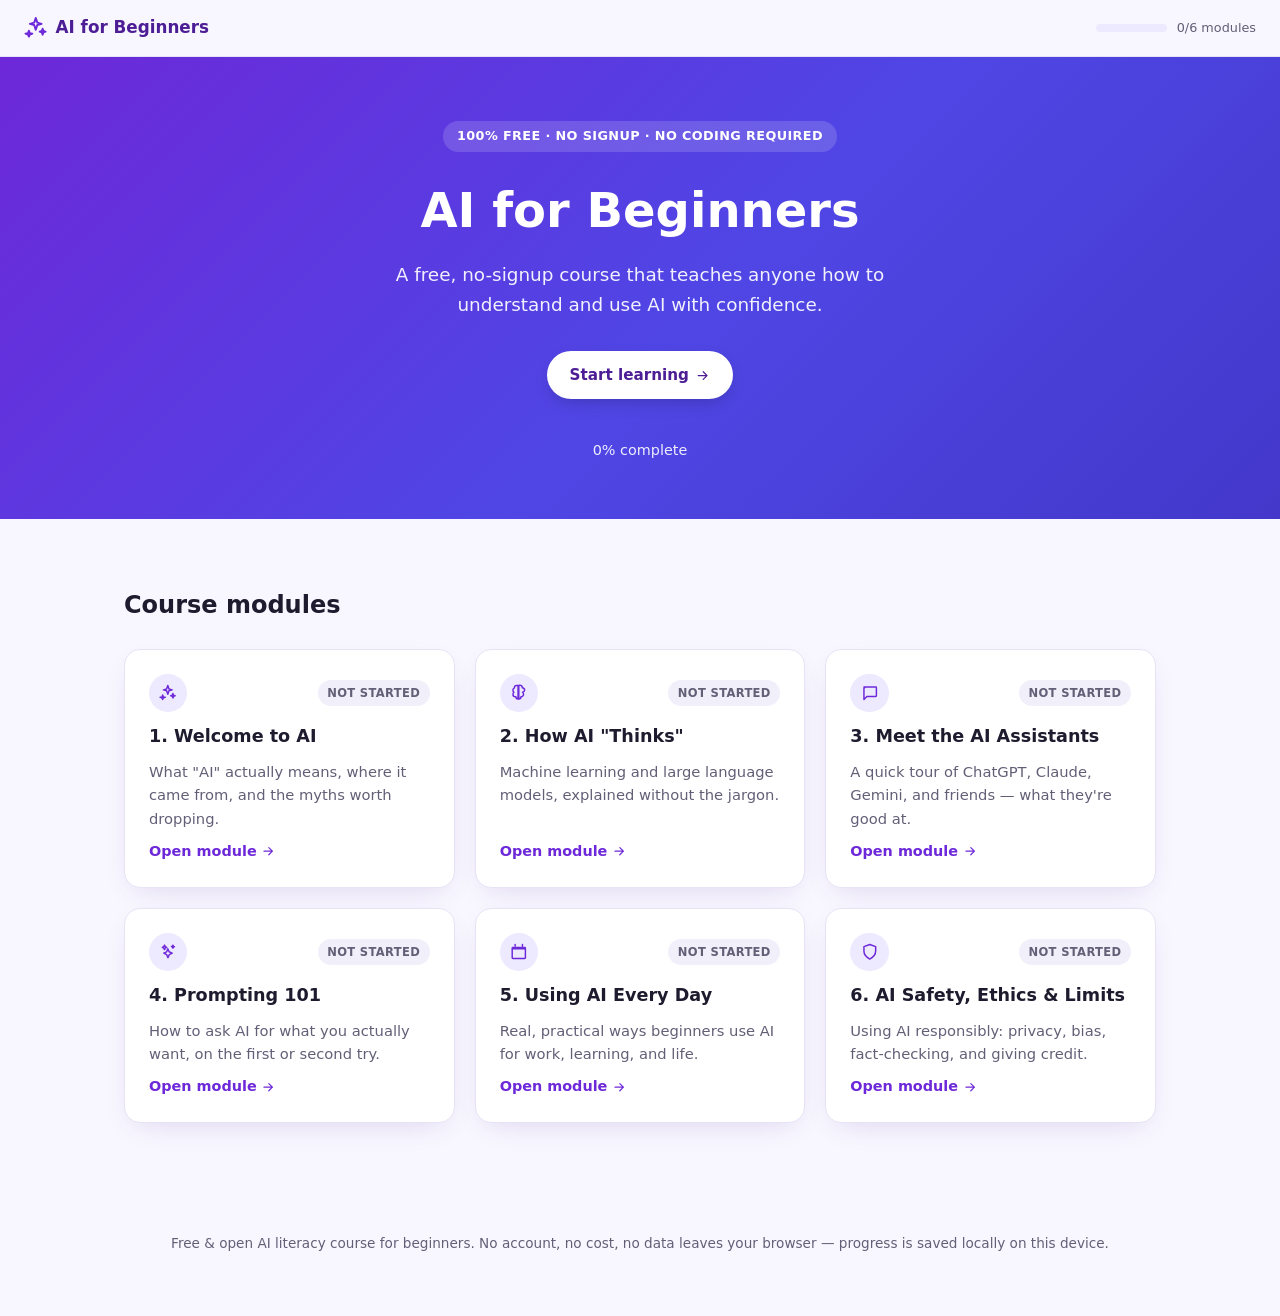
==== commit 16a95277: "Add free AI for Beginners course (static site, no signup) Adds a self-contained HTML/CSS/JS learning" ====
--- a/index.html
+++ b/index.html
@@ -1,440 +1,15 @@
-<!DOCTYPE html>
+<!doctype html>
 <html lang="en">
 <head>
-  <meta charset="UTF-8" />
-  <meta name="viewport" content="width=device-width, initial-scale=1.0" />
-  <title>Pik-N-Clik | Never Lose the Remote Again — Remote Control Holder Made in USA</title>
-  <meta name="description" content="Pik-N-Clik is a simple, handheld remote control holder that keeps up to 3 TV remotes together. Never lose the remote again. Made in the USA. Perfect for homes, seniors, hotels, and Airbnb." />
-  <meta name="keywords" content="remote holder, remote control holder, TV remote organizer, never lose the remote, remote control storage, senior-friendly remote holder, remote holder for home, remote holder for Airbnb, remote holder for hotels, made in USA remote holder" />
-  <link rel="stylesheet" href="css/styles.css" />
+  <meta charset="UTF-8">
+  <meta name="viewport" content="width=device-width, initial-scale=1.0">
+  <title>AI for Beginners — Free Course</title>
+  <meta name="description" content="A free, no-signup course that teaches complete beginners how to understand and use AI with confidence.">
+  <link rel="stylesheet" href="css/style.css">
 </head>
 <body>
-
-<!-- HEADER -->
-<header class="site-header">
-  <div class="container">
-    <div class="header-inner">
-      <a href="index.html" class="logo">Pik-N-<span>Clik</span></a>
-      <nav aria-label="Main navigation">
-        <ul class="nav-links">
-          <li><a href="index.html" class="active">Home</a></li>
-          <li class="nav-cta"><a href="shop.html">Shop Now</a></li>
-          <li><a href="index.html#how-it-works">How It Works</a></li>
-          <li><a href="about.html">About</a></li>
-          <li><a href="index.html#reviews">Reviews</a></li>
-          <li><a href="contact.html">Contact</a></li>
-        </ul>
-      </nav>
-      <button class="hamburger" aria-label="Open menu" aria-expanded="false">
-        <span></span><span></span><span></span>
-      </button>
-    </div>
-  </div>
-  <nav class="mobile-nav" aria-label="Mobile navigation">
-    <ul>
-      <li><a href="index.html">Home</a></li>
-      <li><a href="shop.html">Shop Now</a></li>
-      <li><a href="index.html#how-it-works">How It Works</a></li>
-      <li><a href="about.html">About</a></li>
-      <li><a href="index.html#reviews">Reviews</a></li>
-      <li><a href="contact.html">Contact</a></li>
-    </ul>
-  </nav>
-</header>
-
-<!-- HERO -->
-<section class="hero">
-  <div class="container">
-    <div class="hero-inner">
-      <div class="hero-content">
-        <span class="hero-eyebrow">&#127482;&#127480; Made in the USA &bull; Patent Pending</span>
-        <h1>Where's the remote?<br>Find it quick with<br>Pik-N-Clik.</h1>
-        <p class="hero-sub">Hold up to 3 remotes in one place and never search again.</p>
-        <div class="hero-buttons">
-          <a href="shop.html" class="btn btn-primary btn-lg">Shop Now — $18.95</a>
-          <a href="#how-it-works" class="btn btn-secondary btn-lg">See How It Works</a>
-        </div>
-      </div>
-      <div class="hero-image-area">
-        <div class="hero-product-visual">
-          <div class="hero-product-icon">&#128247;</div>
-          <div style="font-size:36px;line-height:1;margin-bottom:4px;">&#8644;</div>
-          <div style="display:flex;gap:10px;font-size:32px;">&#128250;&#128250;&#128250;</div>
-          <div class="hero-product-label">Pik-N-Clik Remote Holder</div>
-          <div style="font-size:13px;opacity:0.75;text-align:center;">Keeps all 3 remotes together,<br>right where you need them.</div>
-        </div>
-        <div class="hero-badge">&#127381; Simple &bull; Practical &bull; Affordable</div>
-      </div>
-    </div>
-  </div>
-</section>
-
-<!-- TRUST BAR -->
-<div class="trust-bar">
-  <div class="container">
-    <div class="trust-items">
-      <div class="trust-item"><span>&#127482;&#127480;</span><span>Made in the USA</span></div>
-      <div class="trust-item"><span>&#128274;</span><span>Patent Pending</span></div>
-      <div class="trust-item"><span>&#128716;</span><span>Holds Up to 3 Remotes</span></div>
-      <div class="trust-item"><span>&#9989;</span><span>Simple Adhesive Setup</span></div>
-      <div class="trust-item"><span>&#127873;</span><span>Practical Gift Idea</span></div>
-    </div>
-  </div>
-</div>
-
-<!-- PROBLEM SECTION -->
-<section class="problem-section" id="problem">
-  <div class="container">
-    <div class="problem-inner">
-      <div>
-        <span class="section-label">The Problem We All Know</span>
-        <h2 class="section-title">Sound Familiar?</h2>
-        <p class="section-body">
-          Everyone has experienced searching for the remote control. It falls between the sofa cushions, gets left in another room, or disappears when you need it most.
-        </p>
-        <p class="section-body" style="margin-top:16px;">
-          Pik-N-Clik solves that everyday frustration by keeping up to three remotes attached to one easy-to-find holder. Stop searching. Start clicking.
-        </p>
-        <a href="shop.html" class="btn btn-primary" style="margin-top:32px;">Get Pik-N-Clik — $18.95</a>
-      </div>
-      <div class="problem-visual">
-        <div class="problem-icon">&#128534;</div>
-        <h3 style="font-size:22px;font-weight:700;color:var(--blue-deep);margin-bottom:12px;">Where did the remote go?</h3>
-        <p class="problem-caption">Under the cushions? On the kitchen counter?<br>In the bathroom (again)?</p>
-        <div style="margin-top:24px;padding-top:24px;border-top:1px solid var(--border);display:flex;flex-direction:column;gap:12px;">
-          <div style="display:flex;align-items:center;gap:12px;background:var(--gray-light);padding:12px 16px;border-radius:8px;">
-            <span style="font-size:20px;">&#128693;</span>
-            <span style="font-size:14px;color:var(--gray-mid);">Lost between the couch cushions</span>
-          </div>
-          <div style="display:flex;align-items:center;gap:12px;background:var(--gray-light);padding:12px 16px;border-radius:8px;">
-            <span style="font-size:20px;">&#128694;</span>
-            <span style="font-size:14px;color:var(--gray-mid);">Left in another room</span>
-          </div>
-          <div style="display:flex;align-items:center;gap:12px;background:var(--gray-light);padding:12px 16px;border-radius:8px;">
-            <span style="font-size:20px;">&#128250;</span>
-            <span style="font-size:14px;color:var(--gray-mid);">Grabbed the wrong remote again</span>
-          </div>
-        </div>
-      </div>
-    </div>
-  </div>
-</section>
-
-<!-- PRODUCT EXPLANATION -->
-<section class="product-explain-section" id="product">
-  <div class="container">
-    <div class="product-explain-inner">
-      <div class="product-visual-box">
-        <div class="product-icon-large">&#128247;</div>
-        <div style="font-size:14px;color:var(--gray-mid);margin-bottom:8px;text-transform:uppercase;letter-spacing:1px;font-weight:700;">Pik-N-Clik</div>
-        <div style="font-size:16px;color:var(--blue-deep);font-weight:700;">Remote Control Holder</div>
-        <div style="margin:20px 0;display:flex;gap:12px;justify-content:center;font-size:28px;">
-          <span title="Remote 1">&#128250;</span>
-          <span title="Remote 2">&#128250;</span>
-          <span title="Remote 3">&#128250;</span>
-        </div>
-        <div class="product-tagline">"Pik-N-Clik keeps your remotes<br>where they belong: together."</div>
-        <div style="margin-top:20px;padding-top:20px;border-top:1px solid var(--border);">
-          <div style="font-size:24px;font-weight:700;color:var(--blue-deep);">$18.95</div>
-          <div style="font-size:13px;color:var(--gray-mid);">Free shipping on orders over $30</div>
-        </div>
-        <a href="shop.html" class="btn btn-primary btn-full" style="margin-top:16px;">Order Now</a>
-      </div>
-      <div>
-        <span class="section-label">What Is Pik-N-Clik?</span>
-        <h2 class="section-title">A Smarter Way to<br>Keep Remotes Together</h2>
-        <p class="section-body">
-          Pik-N-Clik is a simple remote-control holder that keeps your remotes together in one convenient place. Unlike a bulky remote-control caddy, Pik-N-Clik is handheld, lightweight, and easy to carry from room to room.
-        </p>
-        <p class="section-body" style="margin-top:16px;">
-          It is large enough that it's hard to lose, yet compact enough to fit on a coffee table, bookshelf, side table, or bedside stand. Just attach, click, and you're done.
-        </p>
-        <div style="margin-top:32px;display:grid;gap:14px;">
-          <div style="display:flex;align-items:center;gap:14px;background:var(--blue-pale);padding:14px 18px;border-radius:10px;border:1px solid var(--border);">
-            <span style="font-size:24px;">&#9989;</span>
-            <span style="font-size:16px;font-weight:600;color:var(--blue-deep);">Handheld and lightweight — easy to carry anywhere</span>
-          </div>
-          <div style="display:flex;align-items:center;gap:14px;background:var(--blue-pale);padding:14px 18px;border-radius:10px;border:1px solid var(--border);">
-            <span style="font-size:24px;">&#9989;</span>
-            <span style="font-size:16px;font-weight:600;color:var(--blue-deep);">Holds up to 3 TV remotes in one place</span>
-          </div>
-          <div style="display:flex;align-items:center;gap:14px;background:var(--blue-pale);padding:14px 18px;border-radius:10px;border:1px solid var(--border);">
-            <span style="font-size:24px;">&#9989;</span>
-            <span style="font-size:16px;font-weight:600;color:var(--blue-deep);">Simple adhesive dots — no tools, no mess</span>
-          </div>
-          <div style="display:flex;align-items:center;gap:14px;background:var(--blue-pale);padding:14px 18px;border-radius:10px;border:1px solid var(--border);">
-            <span style="font-size:24px;">&#127482;&#127480;</span>
-            <span style="font-size:16px;font-weight:600;color:var(--blue-deep);">Proudly made in the USA, patent pending</span>
-          </div>
-        </div>
-      </div>
-    </div>
-  </div>
-</section>
-
-<!-- HOW IT WORKS -->
-<section class="how-it-works" id="how-it-works">
-  <div class="container">
-    <div class="section-center">
-      <span class="section-label">Simple Setup</span>
-      <h2 class="section-title" style="color:var(--white);">How It Works</h2>
-      <p style="font-size:18px;opacity:0.82;max-width:580px;margin:0 auto;">Four easy steps and you're done. No tools. No hassle. Just remotes that stay put.</p>
-    </div>
-    <div class="steps-grid">
-      <div class="step-card">
-        <div class="step-number">1</div>
-        <div class="step-icon">&#11088;</div>
-        <h3>Peel the Dots</h3>
-        <p>Peel the white adhesive dots from the Pik-N-Clik holder. They're pre-cut and ready to go.</p>
-      </div>
-      <div class="step-card">
-        <div class="step-number">2</div>
-        <div class="step-icon">&#129529;</div>
-        <h3>Prep Your Remote</h3>
-        <p>Wipe the back of your remote clean, then remove the adhesive backing and apply the dots to the remote.</p>
-      </div>
-      <div class="step-card">
-        <div class="step-number">3</div>
-        <div class="step-icon">&#128247;</div>
-        <h3>Click It On</h3>
-        <p>Attach the remote to the Pik-N-Clik holder. It clicks securely into place — simple and satisfying.</p>
-      </div>
-      <div class="step-card">
-        <div class="step-number">4</div>
-        <div class="step-icon">&#127881;</div>
-        <h3>Add Up to 3</h3>
-        <p>Repeat with up to three remotes. Now they're all in one place, exactly where they belong.</p>
-      </div>
-    </div>
-  </div>
-</section>
-
-<!-- BENEFITS -->
-<section class="benefits-section" id="benefits">
-  <div class="container">
-    <div class="section-center">
-      <span class="section-label">Why People Love It</span>
-      <h2 class="section-title">Everything You Need.<br>Nothing You Don't.</h2>
-    </div>
-    <div class="benefits-grid">
-      <div class="benefit-card">
-        <div class="benefit-icon">&#128250;</div>
-        <div>
-          <h3>Holds Up to 3 Remotes</h3>
-          <p>TV, cable box, streaming device — all three in one convenient holder.</p>
-        </div>
-      </div>
-      <div class="benefit-card">
-        <div class="benefit-icon">&#128269;</div>
-        <div>
-          <h3>Prevents Lost Remotes</h3>
-          <p>When everything has a place, nothing gets lost. It's that simple.</p>
-        </div>
-      </div>
-      <div class="benefit-card">
-        <div class="benefit-icon">&#128694;</div>
-        <div>
-          <h3>Easy to Carry Room to Room</h3>
-          <p>Handheld and lightweight. Take it from the living room to the bedroom in seconds.</p>
-        </div>
-      </div>
-      <div class="benefit-card">
-        <div class="benefit-icon">&#128106;</div>
-        <div>
-          <h3>Great for Seniors &amp; Families</h3>
-          <p>Simple enough for grandparents. Practical enough for the whole family.</p>
-        </div>
-      </div>
-      <div class="benefit-card">
-        <div class="benefit-icon">&#127968;</div>
-        <div>
-          <h3>Perfect for Hotels &amp; Airbnb</h3>
-          <p>Ideal for guest rooms, vacation rentals, offices, and waiting rooms.</p>
-        </div>
-      </div>
-      <div class="benefit-card">
-        <div class="benefit-icon">&#129529;</div>
-        <div>
-          <h3>Simple Adhesive Setup</h3>
-          <p>Just peel, stick, and click. No tools, no drilling, no complicated instructions.</p>
-        </div>
-      </div>
-      <div class="benefit-card">
-        <div class="benefit-icon">&#127482;&#127480;</div>
-        <div>
-          <h3>Made in the USA</h3>
-          <p>Proudly designed and manufactured in America. Patent pending.</p>
-        </div>
-      </div>
-      <div class="benefit-card">
-        <div class="benefit-icon">&#127873;</div>
-        <div>
-          <h3>Practical Gift Idea</h3>
-          <p>An affordable, useful gift for anyone who has ever lost a remote.</p>
-        </div>
-      </div>
-      <div class="benefit-card">
-        <div class="benefit-icon">&#128181;</div>
-        <div>
-          <h3>Affordable at $18.95</h3>
-          <p>An everyday problem deserves an everyday price. Simple and affordable.</p>
-        </div>
-      </div>
-    </div>
-  </div>
-</section>
-
-<!-- TESTIMONIALS -->
-<section class="testimonials-section" id="reviews">
-  <div class="container">
-    <div class="section-center">
-      <span class="section-label">Happy Customers</span>
-      <h2 class="section-title">What People Are Saying</h2>
-    </div>
-    <div class="testimonials-grid">
-      <div class="testimonial-card">
-        <div class="testimonial-quote">&#8220;</div>
-        <div class="testimonial-stars">&#9733;&#9733;&#9733;&#9733;&#9733;</div>
-        <p>I bought this for my parents and they use it every day. My dad used to lose the remote at least twice a night — not anymore.</p>
-        <div class="testimonial-author">— Michael T., New York</div>
-      </div>
-      <div class="testimonial-card">
-        <div class="testimonial-quote">&#8220;</div>
-        <div class="testimonial-stars">&#9733;&#9733;&#9733;&#9733;&#9733;</div>
-        <p>Finally, we stopped losing the TV remote. Sounds small, but it has genuinely made evenings in our house much more peaceful.</p>
-        <div class="testimonial-author">— Sandra R., Chicago</div>
-      </div>
-      <div class="testimonial-card">
-        <div class="testimonial-quote">&#8220;</div>
-        <div class="testimonial-stars">&#9733;&#9733;&#9733;&#9733;&#9733;</div>
-        <p>Simple idea, very useful product. I ordered two — one for the living room and one for the bedroom. Works exactly as described.</p>
-        <div class="testimonial-author">— David K., Atlanta</div>
-      </div>
-      <div class="testimonial-card">
-        <div class="testimonial-quote">&#8220;</div>
-        <div class="testimonial-stars">&#9733;&#9733;&#9733;&#9733;&#9733;</div>
-        <p>Perfect for our guest room and Airbnb rental. Guests always commented on how tidy and organized the remotes were. Great little product.</p>
-        <div class="testimonial-author">— Lisa M., Miami</div>
-      </div>
-    </div>
-  </div>
-</section>
-
-<!-- FOUNDER -->
-<section class="founder-section" id="founder">
-  <div class="container">
-    <div class="founder-inner">
-      <div>
-        <div class="founder-avatar">
-          <div class="founder-avatar-icon">&#129489;&#8205;&#128188;</div>
-          <div class="founder-name">Chuku Lee</div>
-          <div class="founder-title">Inventor &amp; Founder, Pik-N-Clik</div>
-        </div>
-      </div>
-      <div>
-        <span class="section-label">Our Story</span>
-        <h2 class="section-title">Invented by a Real Person<br>Solving a Real Problem</h2>
-        <p class="section-body">
-          Pik-N-Clik was invented by Chuku Lee after years of dealing with the frustration of too many remotes in his own home. Like many people, he found himself constantly picking up the wrong remote or searching for the one he needed.
-        </p>
-        <p class="section-body" style="margin-top:16px;">
-          One day, after trying to keep remotes together with rubber bands, he realized there had to be a better way. That simple idea became Pik-N-Clik — a product born not in a lab, but in a living room, from a problem everyone knows.
-        </p>
-        <blockquote>
-          "We all have a fistful of remotes lying around the house. Organizing them in one place helps keep us sane. Bring on the popcorn."
-          <footer style="margin-top:10px;font-size:14px;font-style:normal;opacity:0.75;">— Chuku Lee, Founder</footer>
-        </blockquote>
-        <a href="about.html" class="btn btn-outline" style="margin-top:8px;">Read the Full Story</a>
-      </div>
-    </div>
-  </div>
-</section>
-
-<!-- FAQ PREVIEW -->
-<section class="faq-section" id="faq" style="background:var(--gray-light);">
-  <div class="container">
-    <div class="section-center">
-      <span class="section-label">Got Questions?</span>
-      <h2 class="section-title">Frequently Asked Questions</h2>
-    </div>
-    <div class="faq-list">
-      <div class="faq-item">
-        <button class="faq-question">How many remotes does Pik-N-Clik hold? <span class="faq-chevron">&#8964;</span></button>
-        <div class="faq-answer">Pik-N-Clik can hold up to three remote controls — perfect for TV, cable or satellite, and streaming devices all in one place.</div>
-      </div>
-      <div class="faq-item">
-        <button class="faq-question">Is it easy to attach? <span class="faq-chevron">&#8964;</span></button>
-        <div class="faq-answer">Yes. Simply apply the included adhesive dots to the back of your remotes and attach them to the holder. No tools or expertise required.</div>
-      </div>
-      <div class="faq-item">
-        <button class="faq-question">Can I move it from room to room? <span class="faq-chevron">&#8964;</span></button>
-        <div class="faq-answer">Yes. Pik-N-Clik is handheld and lightweight, so it can easily be carried around the house from the living room to the bedroom and back again.</div>
-      </div>
-      <div class="faq-item">
-        <button class="faq-question">Who is this product best for? <span class="faq-chevron">&#8964;</span></button>
-        <div class="faq-answer">It is ideal for families, seniors, hotels, Airbnb properties, offices, waiting rooms, and anyone tired of losing remote controls.</div>
-      </div>
-      <div class="faq-item">
-        <button class="faq-question">Is it made in the USA? <span class="faq-chevron">&#8964;</span></button>
-        <div class="faq-answer">Yes, Pik-N-Clik is proudly made in the USA and is patent pending.</div>
-      </div>
-    </div>
-  </div>
-</section>
-
-<!-- CTA BANNER -->
-<section class="cta-banner">
-  <div class="container">
-    <h2>Stop Searching. Start Clicking.</h2>
-    <p>Pik-N-Clik keeps your remotes where they belong: together.</p>
-    <div style="display:flex;gap:16px;justify-content:center;flex-wrap:wrap;">
-      <a href="shop.html" class="btn btn-primary btn-lg">Order Now — $18.95</a>
-      <a href="contact.html" class="btn btn-secondary btn-lg">Contact Us</a>
-    </div>
-  </div>
-</section>
-
-<!-- FOOTER -->
-<footer>
-  <div class="container">
-    <div class="footer-grid">
-      <div class="footer-brand">
-        <a href="index.html" class="logo">Pik-N-<span>Clik</span></a>
-        <p>A simple, practical remote-control holder that keeps up to three TV remotes together in one place. Never lose the remote again.</p>
-        <div style="margin-top:16px;font-size:13px;color:rgba(255,255,255,0.5);">&#127482;&#127480; Made in the USA &bull; Patent Pending</div>
-      </div>
-      <div class="footer-col">
-        <h4>Shop</h4>
-        <ul>
-          <li><a href="shop.html">Pik-N-Clik Holder</a></li>
-          <li><a href="shop.html#shipping">Shipping Info</a></li>
-          <li><a href="shop.html#faq">Product FAQ</a></li>
-        </ul>
-      </div>
-      <div class="footer-col">
-        <h4>Company</h4>
-        <ul>
-          <li><a href="about.html">About Us</a></li>
-          <li><a href="index.html#founder">Our Story</a></li>
-          <li><a href="contact.html">Contact</a></li>
-        </ul>
-      </div>
-      <div class="footer-col">
-        <h4>Info</h4>
-        <ul>
-          <li><a href="index.html#how-it-works">How It Works</a></li>
-          <li><a href="index.html#reviews">Reviews</a></li>
-          <li><a href="index.html#faq">FAQ</a></li>
-        </ul>
-      </div>
-    </div>
-    <div class="footer-bottom">
-      <p>&copy; 2025 Pik-N-Clik. All rights reserved.</p>
-      <div class="footer-made">Remote control holder &bull; <span>Made in the USA</span></div>
-    </div>
-  </div>
-</footer>
-
-<script src="js/main.js"></script>
+  <div id="app"></div>
+  <script src="js/content.js"></script>
+  <script src="js/app.js"></script>
 </body>
 </html>
--- a/css/style.css
+++ b/css/style.css
@@ -0,0 +1,546 @@
+:root {
+  --bg: #f8f7ff;
+  --surface: #ffffff;
+  --text: #1e1b2e;
+  --text-muted: #635f77;
+  --border: #e6e3f5;
+  --primary: #6d28d9;
+  --primary-dark: #4c1d95;
+  --primary-light: #ede9fe;
+  --accent: #4f46e5;
+  --success: #16a34a;
+  --success-light: #dcfce7;
+  --danger: #dc2626;
+  --danger-light: #fee2e2;
+  --radius: 16px;
+  --radius-sm: 10px;
+  --shadow: 0 10px 30px -12px rgba(76, 29, 149, 0.18);
+  --gradient: linear-gradient(135deg, #6d28d9 0%, #4f46e5 55%, #4338ca 100%);
+  font-family: "Segoe UI", system-ui, -apple-system, "Helvetica Neue", Arial, sans-serif;
+}
+
+* { box-sizing: border-box; }
+
+html, body {
+  margin: 0;
+  padding: 0;
+  background: var(--bg);
+  color: var(--text);
+  scroll-behavior: smooth;
+}
+
+body {
+  min-height: 100vh;
+  line-height: 1.6;
+}
+
+a { color: inherit; text-decoration: none; }
+
+.icon {
+  width: 1.1em;
+  height: 1.1em;
+  display: inline-block;
+  vertical-align: -0.2em;
+}
+
+/* Header */
+.site-header {
+  position: sticky;
+  top: 0;
+  z-index: 20;
+  display: flex;
+  align-items: center;
+  justify-content: space-between;
+  gap: 1rem;
+  padding: 0.9rem 1.5rem;
+  background: rgba(248, 247, 255, 0.9);
+  backdrop-filter: blur(8px);
+  border-bottom: 1px solid var(--border);
+}
+
+.brand {
+  display: flex;
+  align-items: center;
+  gap: 0.5rem;
+  font-weight: 700;
+  font-size: 1.05rem;
+  color: var(--primary-dark);
+}
+
+.brand-icon { width: 1.4em; height: 1.4em; color: var(--primary); }
+
+.header-progress {
+  display: flex;
+  align-items: center;
+  gap: 0.6rem;
+  min-width: 160px;
+}
+
+.progress-track {
+  flex: 1;
+  height: 8px;
+  background: var(--primary-light);
+  border-radius: 999px;
+  overflow: hidden;
+}
+
+.progress-track.large { height: 10px; max-width: 320px; }
+
+.progress-fill {
+  height: 100%;
+  background: var(--gradient);
+  border-radius: 999px;
+  transition: width 0.4s ease;
+}
+
+.progress-label {
+  font-size: 0.8rem;
+  color: var(--text-muted);
+  white-space: nowrap;
+}
+
+/* Hero */
+.hero {
+  background: var(--gradient);
+  color: white;
+  padding: 4rem 1.5rem 3.5rem;
+}
+
+.hero-inner {
+  max-width: 780px;
+  margin: 0 auto;
+  text-align: center;
+}
+
+.eyebrow {
+  display: inline-block;
+  font-size: 0.8rem;
+  font-weight: 600;
+  letter-spacing: 0.03em;
+  text-transform: uppercase;
+  background: rgba(255, 255, 255, 0.15);
+  padding: 0.35rem 0.9rem;
+  border-radius: 999px;
+  margin-bottom: 1.2rem;
+}
+
+.module-page-head .eyebrow {
+  background: var(--primary-light);
+  color: var(--primary-dark);
+}
+
+.hero h1 {
+  font-size: clamp(2rem, 5vw, 3rem);
+  margin: 0 0 0.75rem;
+  font-weight: 800;
+}
+
+.hero-tagline {
+  font-size: 1.15rem;
+  opacity: 0.92;
+  max-width: 560px;
+  margin: 0 auto 2rem;
+}
+
+.hero-actions {
+  display: flex;
+  justify-content: center;
+  gap: 0.8rem;
+  flex-wrap: wrap;
+  margin-bottom: 2rem;
+}
+
+.hero-progress {
+  display: flex;
+  flex-direction: column;
+  align-items: center;
+  gap: 0.5rem;
+  font-size: 0.9rem;
+  opacity: 0.9;
+}
+
+/* Buttons */
+.btn {
+  display: inline-flex;
+  align-items: center;
+  gap: 0.4rem;
+  padding: 0.75rem 1.4rem;
+  border-radius: 999px;
+  font-weight: 600;
+  font-size: 0.95rem;
+  border: none;
+  cursor: pointer;
+  transition: transform 0.15s ease, box-shadow 0.15s ease, background 0.15s ease;
+}
+
+.btn:hover { transform: translateY(-1px); }
+
+.btn-primary {
+  background: white;
+  color: var(--primary-dark);
+  box-shadow: 0 6px 18px -6px rgba(0, 0, 0, 0.25);
+}
+
+.module-page .btn-primary,
+.certificate-page .btn-primary,
+.quiz-form .btn-primary {
+  background: var(--gradient);
+  color: white;
+}
+
+.btn-secondary {
+  background: rgba(255, 255, 255, 0.12);
+  color: white;
+  border: 1px solid rgba(255, 255, 255, 0.4);
+}
+
+.module-page .btn-secondary,
+.certificate-page .btn-secondary {
+  background: var(--surface);
+  color: var(--primary-dark);
+  border: 1px solid var(--border);
+}
+
+.btn-small { padding: 0.5rem 1rem; font-size: 0.85rem; }
+
+.cta-arrow, .back-arrow { width: 1em; height: 1em; }
+.back-arrow { transform: rotate(180deg); }
+
+/* Dashboard */
+.dashboard {
+  max-width: 1080px;
+  margin: 0 auto;
+  padding: 3rem 1.5rem 4rem;
+}
+
+.section-title {
+  font-size: 1.5rem;
+  margin-bottom: 1.5rem;
+}
+
+.module-grid {
+  display: grid;
+  grid-template-columns: repeat(auto-fit, minmax(260px, 1fr));
+  gap: 1.25rem;
+}
+
+.module-card {
+  background: var(--surface);
+  border: 1px solid var(--border);
+  border-radius: var(--radius);
+  padding: 1.5rem;
+  display: flex;
+  flex-direction: column;
+  gap: 0.6rem;
+  box-shadow: var(--shadow);
+  transition: transform 0.15s ease, box-shadow 0.15s ease;
+}
+
+.module-card:hover {
+  transform: translateY(-3px);
+  box-shadow: 0 16px 34px -14px rgba(76, 29, 149, 0.28);
+}
+
+.module-card.is-complete { border-color: var(--success); }
+
+.module-card-top {
+  display: flex;
+  align-items: center;
+  justify-content: space-between;
+}
+
+.module-icon {
+  width: 2.4rem;
+  height: 2.4rem;
+  display: flex;
+  align-items: center;
+  justify-content: center;
+  border-radius: 50%;
+  background: var(--primary-light);
+  color: var(--primary);
+}
+
+.module-icon.large { width: 3.2rem; height: 3.2rem; }
+.module-icon.large .icon { width: 1.6em; height: 1.6em; }
+
+.module-badge {
+  font-size: 0.72rem;
+  font-weight: 700;
+  text-transform: uppercase;
+  letter-spacing: 0.03em;
+  padding: 0.25rem 0.6rem;
+  border-radius: 999px;
+  background: #f1f0fa;
+  color: var(--text-muted);
+}
+
+.badge-progress { background: #fef3c7; color: #92400e; }
+.badge-complete { background: var(--success-light); color: var(--success); }
+
+.module-card h3 { margin: 0; font-size: 1.1rem; }
+.module-card p { margin: 0; color: var(--text-muted); font-size: 0.92rem; flex: 1; }
+
+.module-cta {
+  display: inline-flex;
+  align-items: center;
+  gap: 0.3rem;
+  font-weight: 600;
+  color: var(--primary);
+  font-size: 0.9rem;
+}
+
+/* Module page */
+.module-page {
+  max-width: 760px;
+  margin: 0 auto;
+  padding: 2.5rem 1.5rem 4rem;
+}
+
+.back-link {
+  display: inline-flex;
+  align-items: center;
+  gap: 0.4rem;
+  color: var(--primary);
+  font-weight: 600;
+  font-size: 0.9rem;
+  margin-bottom: 1.5rem;
+}
+
+.module-page-head {
+  display: flex;
+  gap: 1.2rem;
+  align-items: flex-start;
+  margin-bottom: 2.5rem;
+}
+
+.module-page-head h1 { margin: 0.4rem 0 0.4rem; font-size: 1.8rem; }
+.module-page-head p { margin: 0; color: var(--text-muted); }
+
+.lesson {
+  background: var(--surface);
+  border: 1px solid var(--border);
+  border-radius: var(--radius);
+  padding: 1.6rem 1.8rem;
+  margin-bottom: 1.2rem;
+}
+
+.lesson h3 { margin-top: 0; color: var(--primary-dark); }
+.lesson-body p, .lesson-body ul, .lesson-body ol { color: var(--text); }
+.lesson-body ul, .lesson-body ol { padding-left: 1.3rem; }
+.lesson-body li { margin-bottom: 0.4rem; }
+
+.lesson-table {
+  width: 100%;
+  border-collapse: collapse;
+  margin-top: 0.8rem;
+  font-size: 0.92rem;
+}
+
+.lesson-table th, .lesson-table td {
+  text-align: left;
+  padding: 0.6rem 0.7rem;
+  border: 1px solid var(--border);
+  vertical-align: top;
+}
+
+.lesson-table th { background: var(--primary-light); color: var(--primary-dark); }
+
+/* Quiz */
+.quiz-section {
+  margin-top: 2.5rem;
+  background: var(--surface);
+  border: 1px solid var(--border);
+  border-radius: var(--radius);
+  padding: 1.8rem;
+}
+
+.quiz-section h2 { margin-top: 0; }
+
+.quiz-question {
+  border: none;
+  padding: 0;
+  margin: 0 0 1.6rem;
+}
+
+.quiz-question legend {
+  font-weight: 600;
+  margin-bottom: 0.7rem;
+  padding: 0;
+}
+
+.quiz-options {
+  display: flex;
+  flex-direction: column;
+  gap: 0.5rem;
+}
+
+.quiz-option {
+  display: flex;
+  align-items: flex-start;
+  gap: 0.6rem;
+  padding: 0.6rem 0.8rem;
+  border: 1px solid var(--border);
+  border-radius: var(--radius-sm);
+  cursor: pointer;
+  transition: border-color 0.15s ease, background 0.15s ease;
+}
+
+.quiz-option:hover { border-color: var(--primary); }
+.quiz-option input { margin-top: 0.2rem; }
+
+.quiz-option.is-correct { border-color: var(--success); background: var(--success-light); }
+.quiz-option.is-incorrect { border-color: var(--danger); background: var(--danger-light); }
+
+.quiz-explain {
+  margin: 0.6rem 0 0;
+  font-size: 0.88rem;
+  color: var(--text-muted);
+  background: var(--primary-light);
+  padding: 0.6rem 0.8rem;
+  border-radius: var(--radius-sm);
+}
+
+.quiz-hint { font-size: 0.8rem; color: var(--text-muted); margin-top: 0.8rem; }
+
+.quiz-result {
+  text-align: center;
+  padding: 1.5rem;
+}
+
+.quiz-result-icon {
+  width: 3rem; height: 3rem;
+  margin: 0 auto 0.8rem;
+  border-radius: 50%;
+  background: var(--success-light);
+  color: var(--success);
+  display: flex; align-items: center; justify-content: center;
+}
+.quiz-result-icon .icon { width: 1.6em; height: 1.6em; }
+
+/* Module nav */
+.module-nav {
+  display: flex;
+  justify-content: space-between;
+  gap: 1rem;
+  margin-top: 2.5rem;
+  flex-wrap: wrap;
+}
+
+/* Certificate */
+.certificate-page {
+  max-width: 760px;
+  margin: 0 auto;
+  padding: 2.5rem 1.5rem 4rem;
+}
+
+.cert-form {
+  display: flex;
+  gap: 0.8rem;
+  align-items: center;
+  flex-wrap: wrap;
+  background: var(--surface);
+  border: 1px solid var(--border);
+  border-radius: var(--radius);
+  padding: 1.2rem;
+  margin-bottom: 2rem;
+}
+
+.cert-form label { font-weight: 600; font-size: 0.9rem; }
+
+.cert-form input {
+  flex: 1;
+  min-width: 200px;
+  padding: 0.6rem 0.9rem;
+  border-radius: var(--radius-sm);
+  border: 1px solid var(--border);
+  font-size: 0.95rem;
+}
+
+.certificate {
+  background: var(--surface);
+  border-radius: var(--radius);
+  box-shadow: var(--shadow);
+  padding: 0.6rem;
+}
+
+.cert-border {
+  border: 2px solid var(--primary);
+  border-radius: 12px;
+  padding: 3rem 2rem;
+  text-align: center;
+  background: repeating-linear-gradient(135deg, #faf9ff 0 20px, #f4f1ff 20px 40px);
+  position: relative;
+}
+
+.cert-eyebrow {
+  text-transform: uppercase;
+  letter-spacing: 0.08em;
+  font-size: 0.8rem;
+  color: var(--primary);
+  font-weight: 700;
+}
+
+.cert-border h1 {
+  font-family: Georgia, "Times New Roman", serif;
+  font-size: 2.2rem;
+  margin: 0.8rem 0 0.3rem;
+  color: var(--primary-dark);
+}
+
+.cert-border h2 {
+  margin: 0.3rem 0;
+  font-size: 1.4rem;
+}
+
+.cert-date { color: var(--text-muted); margin-top: 0.6rem; }
+
+.cert-seal {
+  width: 3.2rem; height: 3.2rem;
+  margin: 1.2rem auto 0;
+  border-radius: 50%;
+  background: var(--gradient);
+  color: white;
+  display: flex; align-items: center; justify-content: center;
+}
+.cert-seal .icon { width: 1.7em; height: 1.7em; }
+
+.cert-locked {
+  text-align: center;
+  background: var(--surface);
+  border: 1px solid var(--border);
+  border-radius: var(--radius);
+  padding: 3rem 1.5rem;
+}
+
+.cert-locked-icon {
+  width: 3.4rem; height: 3.4rem;
+  margin: 0 auto 1rem;
+  border-radius: 50%;
+  background: var(--primary-light);
+  color: var(--primary);
+  display: flex; align-items: center; justify-content: center;
+}
+.cert-locked-icon .icon { width: 1.8em; height: 1.8em; }
+.cert-locked p { color: var(--text-muted); max-width: 420px; margin: 0.6rem auto 1.4rem; }
+
+/* Footer */
+.site-footer {
+  text-align: center;
+  padding: 2rem 1.5rem 3rem;
+  color: var(--text-muted);
+  font-size: 0.85rem;
+}
+
+/* Print */
+@media print {
+  .site-header, .site-footer, .back-link, .cert-form, .no-print { display: none !important; }
+  body { background: white; }
+  .certificate-page { padding: 0; max-width: 100%; }
+  .certificate { box-shadow: none; }
+}
+
+@media (max-width: 640px) {
+  .site-header { flex-direction: column; align-items: flex-start; gap: 0.6rem; }
+  .header-progress { width: 100%; }
+  .module-page-head { flex-direction: column; }
+}
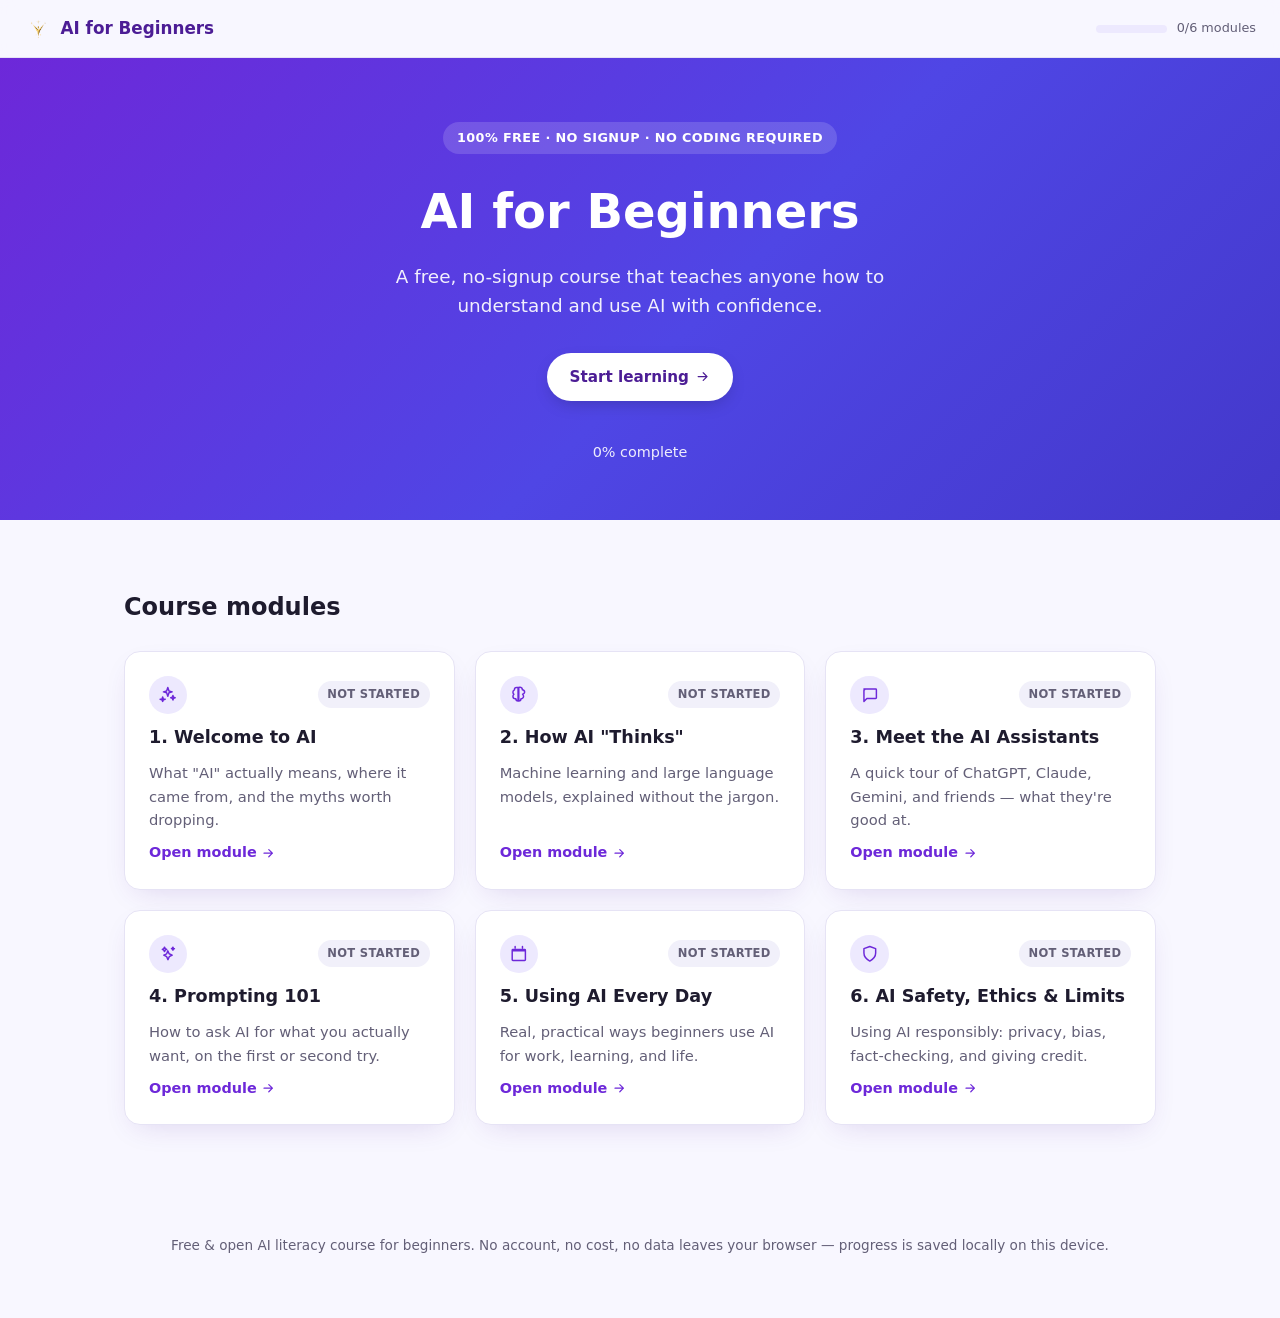
==== commit 185c99fb: "Add ICAN logo as site branding Uses the provided gold logo (assets/logo.png) as the header brand mar" ====
--- a/index.html
+++ b/index.html
@@ -5,6 +5,8 @@
   <meta name="viewport" content="width=device-width, initial-scale=1.0">
   <title>AI for Beginners — Free Course</title>
   <meta name="description" content="A free, no-signup course that teaches complete beginners how to understand and use AI with confidence.">
+  <link rel="icon" type="image/png" href="assets/logo.png">
+  <link rel="apple-touch-icon" href="assets/logo.png">
   <link rel="stylesheet" href="css/style.css">
 </head>
 <body>
--- a/css/style.css
+++ b/css/style.css
@@ -67,7 +67,7 @@
   color: var(--primary-dark);
 }
 
-.brand-icon { width: 1.4em; height: 1.4em; color: var(--primary); }
+.brand-icon { width: 1.7em; height: 1.7em; object-fit: contain; display: block; }
 
 .header-progress {
   display: flex;
@@ -495,14 +495,16 @@
 .cert-date { color: var(--text-muted); margin-top: 0.6rem; }
 
 .cert-seal {
-  width: 3.2rem; height: 3.2rem;
-  margin: 1.2rem auto 0;
-  border-radius: 50%;
-  background: var(--gradient);
-  color: white;
+  width: 4.4rem; height: 4.4rem;
+  margin: 1.4rem auto 0;
   display: flex; align-items: center; justify-content: center;
 }
-.cert-seal .icon { width: 1.7em; height: 1.7em; }
+.cert-seal-logo {
+  width: 100%;
+  height: 100%;
+  object-fit: contain;
+  filter: drop-shadow(0 4px 10px rgba(76, 29, 149, 0.35));
+}
 
 .cert-locked {
   text-align: center;
